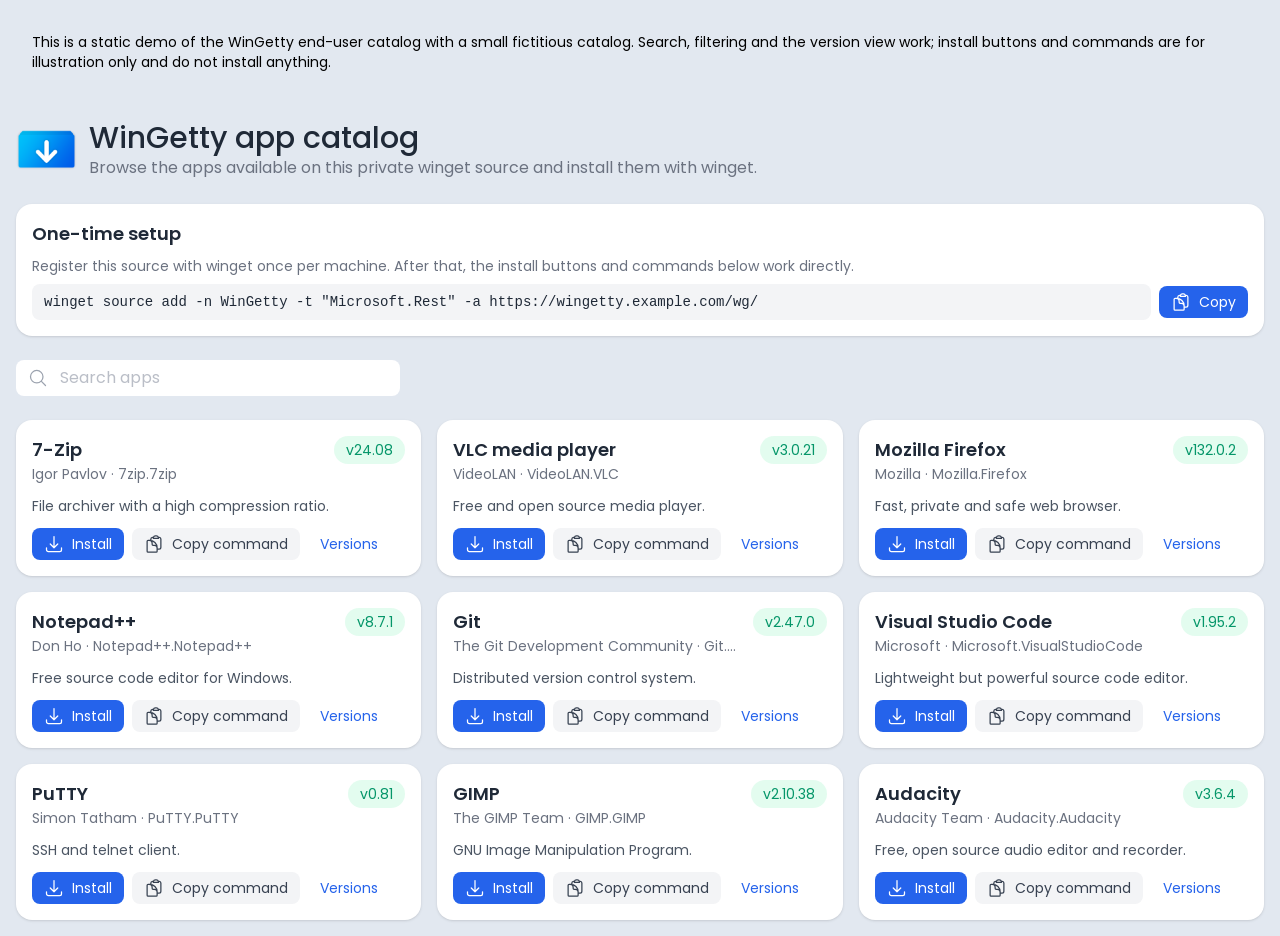
==== docs/demo/index.html @ c78f504b "Add GitHub Pages site: landing page, video, interactive catalog demo" ====
<!DOCTYPE html>
<html lang="en">
<head>
    <meta charset="UTF-8">
    <meta name="viewport" content="width=device-width, initial-scale=1.0">
    <title>WinGetty catalog - demo</title>
    <link rel="icon" type="image/png" href="../img/logo.png">
    <link rel="stylesheet" href="css/expand.min.css">
    <link rel="stylesheet" href="css/style.css">
    <style>
        @font-face {
            font-family: 'Poppins';
            src: url('fonts/poppins-v20-latin-regular.woff2') format('woff2');
            font-weight: 400;
        }
        @font-face {
            font-family: 'Poppins';
            src: url('fonts/poppins-v20-latin-500.woff2') format('woff2');
            font-weight: 500;
        }
        @font-face {
            font-family: 'Poppins';
            src: url('fonts/poppins-v20-latin-600.woff2') format('woff2');
            font-weight: 600;
        }
    </style>
    <script defer src="js/alpine.min.js"></script>
</head>

<body class="min-h-screen h-full font-poppins flex flex-col bg-slate-200 dark:bg-zinc-800">
<main class="h-full w-full p-4 flex flex-col max-w-screen-xl mx-auto" x-data="catalogData">

    <div class="flex flex-col gap-y-6">

        <div class="bg-blue-100/80 dark:bg-blue-900/40 text-blue-900 dark:text-blue-100 rounded-2xl p-4 text-sm">
            This is a static demo of the WinGetty end-user catalog with a small fictitious catalog. Search, filtering
            and the version view work; install buttons and commands are for illustration only and do not install
            anything.
        </div>

        <!-- Header -->
        <div class="flex items-center gap-x-3 mt-2">
            <img width="61" height="40" src="../img/logo.png" alt="WinGetty" class="h-10 w-auto">
            <div>
                <h1 class="text-3xl font-medium text-gray-800 dark:text-gray-200">WinGetty app catalog</h1>
                <p class="text-gray-500 dark:text-gray-400">Browse the apps available on this private winget source and
                    install them with winget.</p>
            </div>
        </div>

        <!-- One-time source setup -->
        <div class="bg-white dark:bg-neutral-900 rounded-2xl shadow p-4 flex flex-col gap-y-2">
            <h2 class="text-lg font-semibold text-gray-800 dark:text-gray-200">One-time setup</h2>
            <p class="text-sm text-gray-500 dark:text-gray-400">Register this source with winget once per machine.
                After that, the install buttons and commands below work directly.</p>
            <div class="flex flex-col sm:flex-row sm:items-center gap-2">
                <code
                    class="flex-1 text-sm bg-gray-100 dark:bg-neutral-950 text-gray-800 dark:text-gray-200 rounded-lg px-3 py-2 overflow-x-auto whitespace-nowrap"
                    x-text="sourceAddCommand"></code>
                <button type="button" @click="copy(sourceAddCommand, 'Setup command copied')"
                    class="flex items-center justify-center px-3 py-1.5 text-sm text-white transition-colors duration-300 bg-blue-600 rounded-lg shrink-0 gap-x-2 hover:bg-blue-500">
                    <svg class="h-5" xmlns="http://www.w3.org/2000/svg" fill="none" viewBox="0 0 24 24"
                        stroke-width="1.5" stroke="currentColor">
                        <path stroke-linecap="round" stroke-linejoin="round"
                            d="M8.25 7.5V6.108c0-1.135.845-2.098 1.976-2.192.373-.03.748-.057 1.123-.08M15.75 18H18a2.25 2.25 0 002.25-2.25V6.108c0-1.135-.845-2.098-1.976-2.192a48.424 48.424 0 00-1.123-.08M15.75 18.75v-1.875a3.375 3.375 0 00-3.375-3.375h-1.5a1.125 1.125 0 01-1.125-1.125v-1.5A3.375 3.375 0 006.375 7.5H5.25m11.9-3.664A2.251 2.251 0 0015 2.25h-1.5a2.251 2.251 0 00-2.15 1.586m5.8 0c.065.21.1.433.1.664v.75h-6V4.5c0-.231.035-.454.1-.664M6.75 7.5H4.875c-.621 0-1.125.504-1.125 1.125v12c0 .621.504 1.125 1.125 1.125h9.75c.621 0 1.125-.504 1.125-1.125V16.5a9 9 0 00-9-9z" />
                    </svg>
                    <span>Copy</span>
                </button>
            </div>
        </div>

        <!-- Search -->
        <div class="relative flex items-center">
            <span class="absolute">
                <svg xmlns="http://www.w3.org/2000/svg" fill="none" viewBox="0 0 24 24" stroke-width="1.5"
                    stroke="currentColor" class="w-5 h-5 mx-3 text-gray-400">
                    <path stroke-linecap="round" stroke-linejoin="round"
                        d="M21 21l-5.197-5.197m0 0A7.5 7.5 0 105.196 5.196a7.5 7.5 0 0010.607 10.607z" />
                </svg>
            </span>
            <input type="text" placeholder="Search apps" x-model="search" @input.debounce.400ms="fetchPackages()"
                class="block w-full py-1.5 pr-5 text-gray-700 dark:text-gray-200 bg-white dark:bg-neutral-900 rounded-lg md:w-96 placeholder-gray-400/70 pl-11 rtl:pr-11 rtl:pl-5 focus:border-blue-400 focus:ring-blue-300 focus:outline-none focus:ring focus:ring-opacity-40">
        </div>

        <!-- Package cards -->
        <div class="grid grid-cols-1 sm:grid-cols-2 lg:grid-cols-3 gap-4" x-show="!loading" x-cloak>
            <template x-for="package in packages" :key="package.identifier">
                <div class="bg-white dark:bg-neutral-900 rounded-2xl shadow p-4 flex flex-col gap-y-3">
                    <div class="flex items-start justify-between gap-x-2">
                        <div class="min-w-0">
                            <h3 class="text-lg font-semibold text-gray-800 dark:text-gray-200 truncate"
                                x-text="package.name"></h3>
                            <p class="text-sm text-gray-500 dark:text-gray-400 truncate"
                                x-text="package.publisher + ' · ' + package.identifier"></p>
                        </div>
                        <span
                            class="px-3 py-1 text-sm rounded-full bg-emerald-100/60 dark:bg-emerald-700/60 text-emerald-600 dark:text-emerald-300 shrink-0"
                            x-text="'v' + package.latest_version"></span>
                    </div>
                    <p class="text-sm text-gray-600 dark:text-gray-300" x-text="package.description"></p>
                    <div class="flex items-center gap-2 mt-auto flex-wrap">
                        <button type="button" @click="demoNotice()"
                            class="flex items-center justify-center px-3 py-1.5 text-sm text-white transition-colors duration-300 bg-blue-600 rounded-lg gap-x-2 hover:bg-blue-500">
                            <svg class="h-5" xmlns="http://www.w3.org/2000/svg" fill="none" viewBox="0 0 24 24"
                                stroke-width="1.5" stroke="currentColor">
                                <path stroke-linecap="round" stroke-linejoin="round"
                                    d="M3 16.5v2.25A2.25 2.25 0 005.25 21h13.5A2.25 2.25 0 0021 18.75V16.5M16.5 12L12 16.5m0 0L7.5 12m4.5 4.5V3" />
                            </svg>
                            <span>Install</span>
                        </button>
                        <button type="button" @click="copy(installCommand(package), 'Install command copied')"
                            class="flex items-center justify-center px-3 py-1.5 text-sm text-gray-700 dark:text-gray-200 transition-colors duration-300 bg-gray-100 dark:bg-neutral-800 rounded-lg gap-x-2 hover:bg-gray-200 dark:hover:bg-neutral-700">
                            <svg class="h-5" xmlns="http://www.w3.org/2000/svg" fill="none" viewBox="0 0 24 24"
                                stroke-width="1.5" stroke="currentColor">
                                <path stroke-linecap="round" stroke-linejoin="round"
                                    d="M8.25 7.5V6.108c0-1.135.845-2.098 1.976-2.192.373-.03.748-.057 1.123-.08M15.75 18H18a2.25 2.25 0 002.25-2.25V6.108c0-1.135-.845-2.098-1.976-2.192a48.424 48.424 0 00-1.123-.08M15.75 18.75v-1.875a3.375 3.375 0 00-3.375-3.375h-1.5a1.125 1.125 0 01-1.125-1.125v-1.5A3.375 3.375 0 006.375 7.5H5.25m11.9-3.664A2.251 2.251 0 0015 2.25h-1.5a2.251 2.251 0 00-2.15 1.586m5.8 0c.065.21.1.433.1.664v.75h-6V4.5c0-.231.035-.454.1-.664M6.75 7.5H4.875c-.621 0-1.125.504-1.125 1.125v12c0 .621.504 1.125 1.125 1.125h9.75c.621 0 1.125-.504 1.125-1.125V16.5a9 9 0 00-9-9z" />
                            </svg>
                            <span>Copy command</span>
                        </button>
                        <button type="button" @click="selected = package"
                            class="px-3 py-1.5 text-sm text-blue-600 dark:text-blue-300 hover:underline">
                            Versions
                        </button>
                    </div>
                </div>
            </template>
        </div>

        <div x-show="!loading && packages.length === 0" x-cloak
            class="text-center text-gray-500 dark:text-gray-400 py-10">
            No apps found.
        </div>

        <!-- Versions modal -->
        <div x-cloak x-show="selected !== null" @keydown.escape.window="selected = null"
            class="fixed top-0 left-0 right-0 z-50 w-full p-4 overflow-x-hidden overflow-y-auto md:inset-0 h-full max-h-full dark:bg-neutral-700/40 flex justify-center items-center bg-neutral-900/30">
            <div class="relative w-full max-w-lg" @click.away="selected = null">
                <div class="relative bg-white rounded-2xl shadow dark:bg-neutral-900 p-4 flex flex-col gap-y-3">
                    <div class="flex items-start justify-between">
                        <h3 class="text-xl font-semibold text-gray-900 dark:text-white"
                            x-text="selected ? selected.name : ''"></h3>
                        <button type="button" @click="selected = null"
                            class="text-gray-400 bg-transparent hover:bg-gray-200 hover:text-gray-900 rounded-lg text-sm p-1.5 ml-auto inline-flex items-center dark:hover:bg-gray-600 dark:hover:text-white">
                            <svg aria-hidden="true" class="w-5 h-5" fill="currentColor" viewBox="0 0 20 20"
                                xmlns="http://www.w3.org/2000/svg">
                                <path fill-rule="evenodd"
                                    d="M4.293 4.293a1 1 0 011.414 0L10 8.586l4.293-4.293a1 1 0 111.414 1.414L11.414 10l4.293 4.293a1 1 0 01-1.414 1.414L10 11.414l-4.293-4.293a1 1 0 01-1.414-1.414L10 4.293 5.707 4.293 4.293 4.293z"
                                    clip-rule="evenodd"></path>
                            </svg>
                        </button>
                    </div>
                    <template x-for="version in (selected ? selected.versions : [])" :key="version">
                        <div
                            class="flex flex-col sm:flex-row sm:items-center gap-2 bg-gray-50 dark:bg-neutral-950 rounded-lg px-3 py-2">
                            <span class="text-sm font-medium text-gray-800 dark:text-gray-200 flex-1"
                                x-text="'Version ' + version"></span>
                            <div class="flex gap-2">
                                <button type="button" @click="demoNotice()"
                                    class="px-3 py-1 text-sm text-white bg-blue-600 rounded-lg hover:bg-blue-500 transition-colors duration-300">Install</button>
                                <button type="button"
                                    @click="copy(installCommand(selected, version), 'Install command copied')"
                                    class="px-3 py-1 text-sm text-gray-700 dark:text-gray-200 bg-gray-200 dark:bg-neutral-800 rounded-lg hover:bg-gray-300 dark:hover:bg-neutral-700 transition-colors duration-300">Copy
                                    command</button>
                            </div>
                        </div>
                    </template>
                </div>
            </div>
        </div>

        <!-- Demo notice toast -->
        <div x-cloak x-show="notice" x-transition
            class="fixed bottom-4 right-4 bg-neutral-900 text-white dark:bg-white dark:text-neutral-900 rounded-lg shadow-lg px-4 py-3 text-sm z-50"
            x-text="notice"></div>
    </div>
</main>

<script>
    const DEMO_PACKAGES = [
        { identifier: '7zip.7zip', name: '7-Zip', publisher: 'Igor Pavlov', description: 'File archiver with a high compression ratio.', latest_version: '24.08', versions: ['24.08'], download_count: 182 },
        { identifier: 'VideoLAN.VLC', name: 'VLC media player', publisher: 'VideoLAN', description: 'Free and open source media player.', latest_version: '3.0.21', versions: ['3.0.21'], download_count: 143 },
        { identifier: 'Mozilla.Firefox', name: 'Mozilla Firefox', publisher: 'Mozilla', description: 'Fast, private and safe web browser.', latest_version: '132.0.2', versions: ['132.0.2'], download_count: 121 },
        { identifier: 'Notepad++.Notepad++', name: 'Notepad++', publisher: 'Don Ho', description: 'Free source code editor for Windows.', latest_version: '8.7.1', versions: ['8.7.1'], download_count: 98 },
        { identifier: 'Git.Git', name: 'Git', publisher: 'The Git Development Community', description: 'Distributed version control system.', latest_version: '2.47.0', versions: ['2.47.0'], download_count: 97 },
        { identifier: 'Microsoft.VisualStudioCode', name: 'Visual Studio Code', publisher: 'Microsoft', description: 'Lightweight but powerful source code editor.', latest_version: '1.95.2', versions: ['1.95.2'], download_count: 88 },
        { identifier: 'PuTTY.PuTTY', name: 'PuTTY', publisher: 'Simon Tatham', description: 'SSH and telnet client.', latest_version: '0.81', versions: ['0.81'], download_count: 54 },
        { identifier: 'GIMP.GIMP', name: 'GIMP', publisher: 'The GIMP Team', description: 'GNU Image Manipulation Program.', latest_version: '2.10.38', versions: ['2.10.38'], download_count: 41 },
        { identifier: 'Audacity.Audacity', name: 'Audacity', publisher: 'Audacity Team', description: 'Free, open source audio editor and recorder.', latest_version: '3.6.4', versions: ['3.6.4'], download_count: 33 },
    ];

    document.addEventListener('alpine:init', () => {
        Alpine.data('catalogData', () => ({
            packages: [],
            search: '',
            loading: true,
            selected: null,
            notice: '',
            sourceName: 'WinGetty',
            sourceAddCommand: 'winget source add -n WinGetty -t "Microsoft.Rest" -a https://wingetty.example.com/wg/',
            async init() {
                await this.fetchPackages();
            },
            async fetchPackages() {
                const q = this.search.trim().toLowerCase();
                this.packages = DEMO_PACKAGES.filter(p =>
                    !q || p.name.toLowerCase().includes(q) ||
                    p.identifier.toLowerCase().includes(q) ||
                    p.publisher.toLowerCase().includes(q));
                this.loading = false;
            },
            installCommand(package_, version = null) {
                let cmd = `winget install --exact --id ${package_.identifier} --source ${this.sourceName}`;
                if (version) cmd += ` --version ${version}`;
                return cmd;
            },
            async copy(text, message) {
                try {
                    await navigator.clipboard.writeText(text);
                } catch (e) { /* clipboard may be unavailable in the demo */ }
                this.flash(message);
            },
            demoNotice() {
                this.flash('Demo only - in a real deployment this button installs the app with winget.');
            },
            flash(message) {
                this.notice = message;
                clearTimeout(this._noticeTimer);
                this._noticeTimer = setTimeout(() => { this.notice = ''; }, 3000);
            },
        }))
    });
</script>
</body>
</html>
---- docs/demo/css/expand.min.css ----
.theme-toggle.theme-toggle--reversed .theme-toggle__expand{transform:scale(-1,1)}.theme-toggle{--theme-toggle__expand--duration:500ms}.theme-toggle__expand g circle,.theme-toggle__expand g path{transform-origin:center;transition:transform calc(var(--theme-toggle__expand--duration) * .65) cubic-bezier(0, 0, 0, 1.25) calc(var(--theme-toggle__expand--duration) * .35)}.theme-toggle__expand :first-child path{transition-property:transform,d;transition-duration:calc(var(--theme-toggle__expand--duration) * .6);transition-timing-function:cubic-bezier(0,0,0.5,1)}.theme-toggle input[type=checkbox]:checked~.theme-toggle__expand g circle,.theme-toggle--toggled:not(label).theme-toggle .theme-toggle__expand g circle{transform:scale(1.4);transition-delay:0s}.theme-toggle input[type=checkbox]:checked~.theme-toggle__expand g path,.theme-toggle--toggled:not(label).theme-toggle .theme-toggle__expand g path{transform:scale(.75);transition-delay:0s}.theme-toggle input[type=checkbox]:checked~.theme-toggle__expand :first-child path,.theme-toggle--toggled:not(label).theme-toggle .theme-toggle__expand :first-child path{d:path("M-9 3h25a1 1 0 0017 13v30H0Z");transition-delay:calc(var(--theme-toggle__expand--duration) * 0.4);transition-timing-function:cubic-bezier(0,0,0,1.25)}@supports not (d:path("")){.theme-toggle input[type=checkbox]:checked~.theme-toggle__expand :first-child path,.theme-toggle--toggled:not(label).theme-toggle .theme-toggle__expand :first-child path{transform:translate3d(-9px,14px,0)}}.theme-toggle{border:none;background:0 0;cursor:pointer}.theme-toggle input[type=checkbox]{display:none}.theme-toggle .theme-toggle-sr{position:absolute;width:1px;height:1px;padding:0;margin:-1px;overflow:hidden;clip:rect(0,0,0,0);white-space:nowrap;border-width:0}@media (prefers-reduced-motion:reduce){.theme-toggle:not(.theme-toggle--force-motion) *{transition:none!important}}
---- docs/demo/css/style.css ----
/*
! tailwindcss v3.3.2 | MIT License | https://tailwindcss.com
*/

/*
1. Prevent padding and border from affecting element width. (https://github.com/mozdevs/cssremedy/issues/4)
2. Allow adding a border to an element by just adding a border-width. (https://github.com/tailwindcss/tailwindcss/pull/116)
*/

*,
::before,
::after {
  box-sizing: border-box;
  /* 1 */
  border-width: 0;
  /* 2 */
  border-style: solid;
  /* 2 */
  border-color: #e5e7eb;
  /* 2 */
}

::before,
::after {
  --tw-content: '';
}

/*
1. Use a consistent sensible line-height in all browsers.
2. Prevent adjustments of font size after orientation changes in iOS.
3. Use a more readable tab size.
4. Use the user's configured `sans` font-family by default.
5. Use the user's configured `sans` font-feature-settings by default.
6. Use the user's configured `sans` font-variation-settings by default.
*/

html {
  line-height: 1.5;
  /* 1 */
  -webkit-text-size-adjust: 100%;
  /* 2 */
  -moz-tab-size: 4;
  /* 3 */
  -o-tab-size: 4;
     tab-size: 4;
  /* 3 */
  font-family: ui-sans-serif, system-ui, -apple-system, BlinkMacSystemFont, "Segoe UI", Roboto, "Helvetica Neue", Arial, "Noto Sans", sans-serif, "Apple Color Emoji", "Segoe UI Emoji", "Segoe UI Symbol", "Noto Color Emoji";
  /* 4 */
  font-feature-settings: normal;
  /* 5 */
  font-variation-settings: normal;
  /* 6 */
}

/*
1. Remove the margin in all browsers.
2. Inherit line-height from `html` so users can set them as a class directly on the `html` element.
*/

body {
  margin: 0;
  /* 1 */
  line-height: inherit;
  /* 2 */
}

/*
1. Add the correct height in Firefox.
2. Correct the inheritance of border color in Firefox. (https://bugzilla.mozilla.org/show_bug.cgi?id=190655)
3. Ensure horizontal rules are visible by default.
*/

hr {
  height: 0;
  /* 1 */
  color: inherit;
  /* 2 */
  border-top-width: 1px;
  /* 3 */
}

/*
Add the correct text decoration in Chrome, Edge, and Safari.
*/

abbr:where([title]) {
  -webkit-text-decoration: underline dotted;
          text-decoration: underline dotted;
}

/*
Remove the default font size and weight for headings.
*/

h1,
h2,
h3,
h4,
h5,
h6 {
  font-size: inherit;
  font-weight: inherit;
}

/*
Reset links to optimize for opt-in styling instead of opt-out.
*/

a {
  color: inherit;
  text-decoration: inherit;
}

/*
Add the correct font weight in Edge and Safari.
*/

b,
strong {
  font-weight: bolder;
}

/*
1. Use the user's configured `mono` font family by default.
2. Correct the odd `em` font sizing in all browsers.
*/

code,
kbd,
samp,
pre {
  font-family: ui-monospace, SFMono-Regular, Menlo, Monaco, Consolas, "Liberation Mono", "Courier New", monospace;
  /* 1 */
  font-size: 1em;
  /* 2 */
}

/*
Add the correct font size in all browsers.
*/

small {
  font-size: 80%;
}

/*
Prevent `sub` and `sup` elements from affecting the line height in all browsers.
*/

sub,
sup {
  font-size: 75%;
  line-height: 0;
  position: relative;
  vertical-align: baseline;
}

sub {
  bottom: -0.25em;
}

sup {
  top: -0.5em;
}

/*
1. Remove text indentation from table contents in Chrome and Safari. (https://bugs.chromium.org/p/chromium/issues/detail?id=999088, https://bugs.webkit.org/show_bug.cgi?id=201297)
2. Correct table border color inheritance in all Chrome and Safari. (https://bugs.chromium.org/p/chromium/issues/detail?id=935729, https://bugs.webkit.org/show_bug.cgi?id=195016)
3. Remove gaps between table borders by default.
*/

table {
  text-indent: 0;
  /* 1 */
  border-color: inherit;
  /* 2 */
  border-collapse: collapse;
  /* 3 */
}

/*
1. Change the font styles in all browsers.
2. Remove the margin in Firefox and Safari.
3. Remove default padding in all browsers.
*/

button,
input,
optgroup,
select,
textarea {
  font-family: inherit;
  /* 1 */
  font-size: 100%;
  /* 1 */
  font-weight: inherit;
  /* 1 */
  line-height: inherit;
  /* 1 */
  color: inherit;
  /* 1 */
  margin: 0;
  /* 2 */
  padding: 0;
  /* 3 */
}

/*
Remove the inheritance of text transform in Edge and Firefox.
*/

button,
select {
  text-transform: none;
}

/*
1. Correct the inability to style clickable types in iOS and Safari.
2. Remove default button styles.
*/

button,
[type='button'],
[type='reset'],
[type='submit'] {
  -webkit-appearance: button;
  /* 1 */
  background-color: transparent;
  /* 2 */
  background-image: none;
  /* 2 */
}

/*
Use the modern Firefox focus style for all focusable elements.
*/

:-moz-focusring {
  outline: auto;
}

/*
Remove the additional `:invalid` styles in Firefox. (https://github.com/mozilla/gecko-dev/blob/2f9eacd9d3d995c937b4251a5557d95d494c9be1/layout/style/res/forms.css#L728-L737)
*/

:-moz-ui-invalid {
  box-shadow: none;
}

/*
Add the correct vertical alignment in Chrome and Firefox.
*/

progress {
  vertical-align: baseline;
}

/*
Correct the cursor style of increment and decrement buttons in Safari.
*/

::-webkit-inner-spin-button,
::-webkit-outer-spin-button {
  height: auto;
}

/*
1. Correct the odd appearance in Chrome and Safari.
2. Correct the outline style in Safari.
*/

[type='search'] {
  -webkit-appearance: textfield;
  /* 1 */
  outline-offset: -2px;
  /* 2 */
}

/*
Remove the inner padding in Chrome and Safari on macOS.
*/

::-webkit-search-decoration {
  -webkit-appearance: none;
}

/*
1. Correct the inability to style clickable types in iOS and Safari.
2. Change font properties to `inherit` in Safari.
*/

::-webkit-file-upload-button {
  -webkit-appearance: button;
  /* 1 */
  font: inherit;
  /* 2 */
}

/*
Add the correct display in Chrome and Safari.
*/

summary {
  display: list-item;
}

/*
Removes the default spacing and border for appropriate elements.
*/

blockquote,
dl,
dd,
h1,
h2,
h3,
h4,
h5,
h6,
hr,
figure,
p,
pre {
  margin: 0;
}

fieldset {
  margin: 0;
  padding: 0;
}

legend {
  padding: 0;
}

ol,
ul,
menu {
  list-style: none;
  margin: 0;
  padding: 0;
}

/*
Prevent resizing textareas horizontally by default.
*/

textarea {
  resize: vertical;
}

/*
1. Reset the default placeholder opacity in Firefox. (https://github.com/tailwindlabs/tailwindcss/issues/3300)
2. Set the default placeholder color to the user's configured gray 400 color.
*/

input::-moz-placeholder, textarea::-moz-placeholder {
  opacity: 1;
  /* 1 */
  color: #9ca3af;
  /* 2 */
}

input::placeholder,
textarea::placeholder {
  opacity: 1;
  /* 1 */
  color: #9ca3af;
  /* 2 */
}

/*
Set the default cursor for buttons.
*/

button,
[role="button"] {
  cursor: pointer;
}

/*
Make sure disabled buttons don't get the pointer cursor.
*/

:disabled {
  cursor: default;
}

/*
1. Make replaced elements `display: block` by default. (https://github.com/mozdevs/cssremedy/issues/14)
2. Add `vertical-align: middle` to align replaced elements more sensibly by default. (https://github.com/jensimmons/cssremedy/issues/14#issuecomment-634934210)
   This can trigger a poorly considered lint error in some tools but is included by design.
*/

img,
svg,
video,
canvas,
audio,
iframe,
embed,
object {
  display: block;
  /* 1 */
  vertical-align: middle;
  /* 2 */
}

/*
Constrain images and videos to the parent width and preserve their intrinsic aspect ratio. (https://github.com/mozdevs/cssremedy/issues/14)
*/

img,
video {
  max-width: 100%;
  height: auto;
}

/* Make elements with the HTML hidden attribute stay hidden by default */

[hidden] {
  display: none;
}

* {
  scrollbar-color: initial;
  scrollbar-width: initial;
}

*, ::before, ::after {
  --tw-border-spacing-x: 0;
  --tw-border-spacing-y: 0;
  --tw-translate-x: 0;
  --tw-translate-y: 0;
  --tw-rotate: 0;
  --tw-skew-x: 0;
  --tw-skew-y: 0;
  --tw-scale-x: 1;
  --tw-scale-y: 1;
  --tw-pan-x:  ;
  --tw-pan-y:  ;
  --tw-pinch-zoom:  ;
  --tw-scroll-snap-strictness: proximity;
  --tw-gradient-from-position:  ;
  --tw-gradient-via-position:  ;
  --tw-gradient-to-position:  ;
  --tw-ordinal:  ;
  --tw-slashed-zero:  ;
  --tw-numeric-figure:  ;
  --tw-numeric-spacing:  ;
  --tw-numeric-fraction:  ;
  --tw-ring-inset:  ;
  --tw-ring-offset-width: 0px;
  --tw-ring-offset-color: #fff;
  --tw-ring-color: rgb(59 130 246 / 0.5);
  --tw-ring-offset-shadow: 0 0 #0000;
  --tw-ring-shadow: 0 0 #0000;
  --tw-shadow: 0 0 #0000;
  --tw-shadow-colored: 0 0 #0000;
  --tw-blur:  ;
  --tw-brightness:  ;
  --tw-contrast:  ;
  --tw-grayscale:  ;
  --tw-hue-rotate:  ;
  --tw-invert:  ;
  --tw-saturate:  ;
  --tw-sepia:  ;
  --tw-drop-shadow:  ;
  --tw-backdrop-blur:  ;
  --tw-backdrop-brightness:  ;
  --tw-backdrop-contrast:  ;
  --tw-backdrop-grayscale:  ;
  --tw-backdrop-hue-rotate:  ;
  --tw-backdrop-invert:  ;
  --tw-backdrop-opacity:  ;
  --tw-backdrop-saturate:  ;
  --tw-backdrop-sepia:  ;
}

::backdrop {
  --tw-border-spacing-x: 0;
  --tw-border-spacing-y: 0;
  --tw-translate-x: 0;
  --tw-translate-y: 0;
  --tw-rotate: 0;
  --tw-skew-x: 0;
  --tw-skew-y: 0;
  --tw-scale-x: 1;
  --tw-scale-y: 1;
  --tw-pan-x:  ;
  --tw-pan-y:  ;
  --tw-pinch-zoom:  ;
  --tw-scroll-snap-strictness: proximity;
  --tw-gradient-from-position:  ;
  --tw-gradient-via-position:  ;
  --tw-gradient-to-position:  ;
  --tw-ordinal:  ;
  --tw-slashed-zero:  ;
  --tw-numeric-figure:  ;
  --tw-numeric-spacing:  ;
  --tw-numeric-fraction:  ;
  --tw-ring-inset:  ;
  --tw-ring-offset-width: 0px;
  --tw-ring-offset-color: #fff;
  --tw-ring-color: rgb(59 130 246 / 0.5);
  --tw-ring-offset-shadow: 0 0 #0000;
  --tw-ring-shadow: 0 0 #0000;
  --tw-shadow: 0 0 #0000;
  --tw-shadow-colored: 0 0 #0000;
  --tw-blur:  ;
  --tw-brightness:  ;
  --tw-contrast:  ;
  --tw-grayscale:  ;
  --tw-hue-rotate:  ;
  --tw-invert:  ;
  --tw-saturate:  ;
  --tw-sepia:  ;
  --tw-drop-shadow:  ;
  --tw-backdrop-blur:  ;
  --tw-backdrop-brightness:  ;
  --tw-backdrop-contrast:  ;
  --tw-backdrop-grayscale:  ;
  --tw-backdrop-hue-rotate:  ;
  --tw-backdrop-invert:  ;
  --tw-backdrop-opacity:  ;
  --tw-backdrop-saturate:  ;
  --tw-backdrop-sepia:  ;
}

.sr-only {
  position: absolute;
  width: 1px;
  height: 1px;
  padding: 0;
  margin: -1px;
  overflow: hidden;
  clip: rect(0, 0, 0, 0);
  white-space: nowrap;
  border-width: 0;
}

.pointer-events-none {
  pointer-events: none;
}

.visible {
  visibility: visible;
}

.static {
  position: static;
}

.fixed {
  position: fixed;
}

.absolute {
  position: absolute;
}

.relative {
  position: relative;
}

.sticky {
  position: sticky;
}

.inset-0 {
  inset: 0px;
}

.left-0 {
  left: 0px;
}

.left-1\/2 {
  left: 50%;
}

.right-0 {
  right: 0px;
}

.top-0 {
  top: 0px;
}

.top-1\/2 {
  top: 50%;
}

.z-10 {
  z-index: 10;
}

.z-40 {
  z-index: 40;
}

.z-50 {
  z-index: 50;
}

.col-start-2 {
  grid-column-start: 2;
}

.mx-1 {
  margin-left: 0.25rem;
  margin-right: 0.25rem;
}

.mx-3 {
  margin-left: 0.75rem;
  margin-right: 0.75rem;
}

.mx-auto {
  margin-left: auto;
  margin-right: auto;
}

.mb-0 {
  margin-bottom: 0px;
}

.mb-0\.5 {
  margin-bottom: 0.125rem;
}

.mb-1 {
  margin-bottom: 0.25rem;
}

.ml-1 {
  margin-left: 0.25rem;
}

.ml-2 {
  margin-left: 0.5rem;
}

.ml-3 {
  margin-left: 0.75rem;
}

.ml-auto {
  margin-left: auto;
}

.mr-1 {
  margin-right: 0.25rem;
}

.mr-2 {
  margin-right: 0.5rem;
}

.mr-3 {
  margin-right: 0.75rem;
}

.mr-4 {
  margin-right: 1rem;
}

.mr-6 {
  margin-right: 1.5rem;
}

.mt-1 {
  margin-top: 0.25rem;
}

.mt-2 {
  margin-top: 0.5rem;
}

.mt-3 {
  margin-top: 0.75rem;
}

.mt-4 {
  margin-top: 1rem;
}

.mt-5 {
  margin-top: 1.25rem;
}

.mt-6 {
  margin-top: 1.5rem;
}

.mt-auto {
  margin-top: auto;
}

.block {
  display: block;
}

.inline-block {
  display: inline-block;
}

.inline {
  display: inline;
}

.flex {
  display: flex;
}

.inline-flex {
  display: inline-flex;
}

.table {
  display: table;
}

.grid {
  display: grid;
}

.hidden {
  display: none;
}

.h-10 {
  height: 2.5rem;
}

.h-16 {
  height: 4rem;
}

.h-4 {
  height: 1rem;
}

.h-5 {
  height: 1.25rem;
}

.h-6 {
  height: 1.5rem;
}

.h-96 {
  height: 24rem;
}

.h-auto {
  height: auto;
}

.h-full {
  height: 100%;
}

.h-min {
  height: -moz-min-content;
  height: min-content;
}

.h-screen {
  height: 100vh;
}

.max-h-48 {
  max-height: 12rem;
}

.max-h-60 {
  max-height: 15rem;
}

.max-h-96 {
  max-height: 24rem;
}

.max-h-full {
  max-height: 100%;
}

.min-h-screen {
  min-height: 100vh;
}

.w-1\/2 {
  width: 50%;
}

.w-11 {
  width: 2.75rem;
}

.w-4 {
  width: 1rem;
}

.w-5 {
  width: 1.25rem;
}

.w-6 {
  width: 1.5rem;
}

.w-auto {
  width: auto;
}

.w-full {
  width: 100%;
}

.w-min {
  width: -moz-min-content;
  width: min-content;
}

.w-screen {
  width: 100vw;
}

.min-w-0 {
  min-width: 0px;
}

.min-w-\[5\%\] {
  min-width: 5%;
}

.min-w-full {
  min-width: 100%;
}

.max-w-2xl {
  max-width: 42rem;
}

.max-w-3xl {
  max-width: 48rem;
}

.max-w-lg {
  max-width: 32rem;
}

.max-w-screen-sm {
  max-width: 640px;
}

.max-w-screen-xl {
  max-width: 1280px;
}

.max-w-sm {
  max-width: 24rem;
}

.max-w-xl {
  max-width: 36rem;
}

.flex-1 {
  flex: 1 1 0%;
}

.flex-shrink-0 {
  flex-shrink: 0;
}

.shrink-0 {
  flex-shrink: 0;
}

.flex-grow {
  flex-grow: 1;
}

.grow {
  flex-grow: 1;
}

.origin-top-left {
  transform-origin: top left;
}

.-translate-x-1\/2 {
  --tw-translate-x: -50%;
  transform: translate(var(--tw-translate-x), var(--tw-translate-y)) rotate(var(--tw-rotate)) skewX(var(--tw-skew-x)) skewY(var(--tw-skew-y)) scaleX(var(--tw-scale-x)) scaleY(var(--tw-scale-y));
}

.-translate-y-1\/2 {
  --tw-translate-y: -50%;
  transform: translate(var(--tw-translate-x), var(--tw-translate-y)) rotate(var(--tw-rotate)) skewX(var(--tw-skew-x)) skewY(var(--tw-skew-y)) scaleX(var(--tw-scale-x)) scaleY(var(--tw-scale-y));
}

.-translate-y-2 {
  --tw-translate-y: -0.5rem;
  transform: translate(var(--tw-translate-x), var(--tw-translate-y)) rotate(var(--tw-rotate)) skewX(var(--tw-skew-x)) skewY(var(--tw-skew-y)) scaleX(var(--tw-scale-x)) scaleY(var(--tw-scale-y));
}

.translate-x-0 {
  --tw-translate-x: 0px;
  transform: translate(var(--tw-translate-x), var(--tw-translate-y)) rotate(var(--tw-rotate)) skewX(var(--tw-skew-x)) skewY(var(--tw-skew-y)) scaleX(var(--tw-scale-x)) scaleY(var(--tw-scale-y));
}

.-rotate-90 {
  --tw-rotate: -90deg;
  transform: translate(var(--tw-translate-x), var(--tw-translate-y)) rotate(var(--tw-rotate)) skewX(var(--tw-skew-x)) skewY(var(--tw-skew-y)) scaleX(var(--tw-scale-x)) scaleY(var(--tw-scale-y));
}

.rotate-0 {
  --tw-rotate: 0deg;
  transform: translate(var(--tw-translate-x), var(--tw-translate-y)) rotate(var(--tw-rotate)) skewX(var(--tw-skew-x)) skewY(var(--tw-skew-y)) scaleX(var(--tw-scale-x)) scaleY(var(--tw-scale-y));
}

.rotate-180 {
  --tw-rotate: 180deg;
  transform: translate(var(--tw-translate-x), var(--tw-translate-y)) rotate(var(--tw-rotate)) skewX(var(--tw-skew-x)) skewY(var(--tw-skew-y)) scaleX(var(--tw-scale-x)) scaleY(var(--tw-scale-y));
}

.scale-100 {
  --tw-scale-x: 1;
  --tw-scale-y: 1;
  transform: translate(var(--tw-translate-x), var(--tw-translate-y)) rotate(var(--tw-rotate)) skewX(var(--tw-skew-x)) skewY(var(--tw-skew-y)) scaleX(var(--tw-scale-x)) scaleY(var(--tw-scale-y));
}

.scale-90 {
  --tw-scale-x: .9;
  --tw-scale-y: .9;
  transform: translate(var(--tw-translate-x), var(--tw-translate-y)) rotate(var(--tw-rotate)) skewX(var(--tw-skew-x)) skewY(var(--tw-skew-y)) scaleX(var(--tw-scale-x)) scaleY(var(--tw-scale-y));
}

.scale-95 {
  --tw-scale-x: .95;
  --tw-scale-y: .95;
  transform: translate(var(--tw-translate-x), var(--tw-translate-y)) rotate(var(--tw-rotate)) skewX(var(--tw-skew-x)) skewY(var(--tw-skew-y)) scaleX(var(--tw-scale-x)) scaleY(var(--tw-scale-y));
}

.transform {
  transform: translate(var(--tw-translate-x), var(--tw-translate-y)) rotate(var(--tw-rotate)) skewX(var(--tw-skew-x)) skewY(var(--tw-skew-y)) scaleX(var(--tw-scale-x)) scaleY(var(--tw-scale-y));
}

.cursor-not-allowed {
  cursor: not-allowed;
}

.cursor-pointer {
  cursor: pointer;
}

.select-none {
  -webkit-user-select: none;
     -moz-user-select: none;
          user-select: none;
}

.grid-cols-1 {
  grid-template-columns: repeat(1, minmax(0, 1fr));
}

.grid-cols-2 {
  grid-template-columns: repeat(2, minmax(0, 1fr));
}

.grid-rows-2 {
  grid-template-rows: repeat(2, minmax(0, 1fr));
}

.flex-row {
  flex-direction: row;
}

.flex-col {
  flex-direction: column;
}

.flex-wrap {
  flex-wrap: wrap;
}

.items-start {
  align-items: flex-start;
}

.items-end {
  align-items: flex-end;
}

.items-center {
  align-items: center;
}

.justify-start {
  justify-content: flex-start;
}

.justify-end {
  justify-content: flex-end;
}

.justify-center {
  justify-content: center;
}

.justify-between {
  justify-content: space-between;
}

.gap-2 {
  gap: 0.5rem;
}

.gap-4 {
  gap: 1rem;
}

.gap-x-1 {
  -moz-column-gap: 0.25rem;
       column-gap: 0.25rem;
}

.gap-x-2 {
  -moz-column-gap: 0.5rem;
       column-gap: 0.5rem;
}

.gap-x-3 {
  -moz-column-gap: 0.75rem;
       column-gap: 0.75rem;
}

.gap-x-4 {
  -moz-column-gap: 1rem;
       column-gap: 1rem;
}

.gap-y-1 {
  row-gap: 0.25rem;
}

.gap-y-12 {
  row-gap: 3rem;
}

.gap-y-2 {
  row-gap: 0.5rem;
}

.gap-y-3 {
  row-gap: 0.75rem;
}

.gap-y-6 {
  row-gap: 1.5rem;
}

.space-x-2 > :not([hidden]) ~ :not([hidden]) {
  --tw-space-x-reverse: 0;
  margin-right: calc(0.5rem * var(--tw-space-x-reverse));
  margin-left: calc(0.5rem * calc(1 - var(--tw-space-x-reverse)));
}

.space-x-4 > :not([hidden]) ~ :not([hidden]) {
  --tw-space-x-reverse: 0;
  margin-right: calc(1rem * var(--tw-space-x-reverse));
  margin-left: calc(1rem * calc(1 - var(--tw-space-x-reverse)));
}

.space-y-0 > :not([hidden]) ~ :not([hidden]) {
  --tw-space-y-reverse: 0;
  margin-top: calc(0px * calc(1 - var(--tw-space-y-reverse)));
  margin-bottom: calc(0px * var(--tw-space-y-reverse));
}

.space-y-1 > :not([hidden]) ~ :not([hidden]) {
  --tw-space-y-reverse: 0;
  margin-top: calc(0.25rem * calc(1 - var(--tw-space-y-reverse)));
  margin-bottom: calc(0.25rem * var(--tw-space-y-reverse));
}

.space-y-2 > :not([hidden]) ~ :not([hidden]) {
  --tw-space-y-reverse: 0;
  margin-top: calc(0.5rem * calc(1 - var(--tw-space-y-reverse)));
  margin-bottom: calc(0.5rem * var(--tw-space-y-reverse));
}

.space-y-4 > :not([hidden]) ~ :not([hidden]) {
  --tw-space-y-reverse: 0;
  margin-top: calc(1rem * calc(1 - var(--tw-space-y-reverse)));
  margin-bottom: calc(1rem * var(--tw-space-y-reverse));
}

.space-y-6 > :not([hidden]) ~ :not([hidden]) {
  --tw-space-y-reverse: 0;
  margin-top: calc(1.5rem * calc(1 - var(--tw-space-y-reverse)));
  margin-bottom: calc(1.5rem * var(--tw-space-y-reverse));
}

.divide-x > :not([hidden]) ~ :not([hidden]) {
  --tw-divide-x-reverse: 0;
  border-right-width: calc(1px * var(--tw-divide-x-reverse));
  border-left-width: calc(1px * calc(1 - var(--tw-divide-x-reverse)));
}

.divide-y > :not([hidden]) ~ :not([hidden]) {
  --tw-divide-y-reverse: 0;
  border-top-width: calc(1px * calc(1 - var(--tw-divide-y-reverse)));
  border-bottom-width: calc(1px * var(--tw-divide-y-reverse));
}

.divide-gray-200 > :not([hidden]) ~ :not([hidden]) {
  --tw-divide-opacity: 1;
  border-color: rgb(229 231 235 / var(--tw-divide-opacity));
}

.divide-gray-300 > :not([hidden]) ~ :not([hidden]) {
  --tw-divide-opacity: 1;
  border-color: rgb(209 213 219 / var(--tw-divide-opacity));
}

.divide-neutral-200 > :not([hidden]) ~ :not([hidden]) {
  --tw-divide-opacity: 1;
  border-color: rgb(229 229 229 / var(--tw-divide-opacity));
}

.self-start {
  align-self: flex-start;
}

.self-end {
  align-self: flex-end;
}

.self-center {
  align-self: center;
}

.justify-self-center {
  justify-self: center;
}

.overflow-x-auto {
  overflow-x: auto;
}

.overflow-y-auto {
  overflow-y: auto;
}

.overflow-x-hidden {
  overflow-x: hidden;
}

.overflow-y-hidden {
  overflow-y: hidden;
}

.truncate {
  overflow: hidden;
  text-overflow: ellipsis;
  white-space: nowrap;
}

.whitespace-nowrap {
  white-space: nowrap;
}

.rounded {
  border-radius: 0.25rem;
}

.rounded-2xl {
  border-radius: 1rem;
}

.rounded-full {
  border-radius: 9999px;
}

.rounded-lg {
  border-radius: 0.5rem;
}

.rounded-md {
  border-radius: 0.375rem;
}

.rounded-xl {
  border-radius: 0.75rem;
}

.rounded-b-md {
  border-bottom-right-radius: 0.375rem;
  border-bottom-left-radius: 0.375rem;
}

.rounded-l-md {
  border-top-left-radius: 0.375rem;
  border-bottom-left-radius: 0.375rem;
}

.rounded-r-md {
  border-top-right-radius: 0.375rem;
  border-bottom-right-radius: 0.375rem;
}

.rounded-t {
  border-top-left-radius: 0.25rem;
  border-top-right-radius: 0.25rem;
}

.rounded-t-md {
  border-top-left-radius: 0.375rem;
  border-top-right-radius: 0.375rem;
}

.border {
  border-width: 1px;
}

.border-2 {
  border-width: 2px;
}

.border-b {
  border-bottom-width: 1px;
}

.border-none {
  border-style: none;
}

.border-blue-500 {
  --tw-border-opacity: 1;
  border-color: rgb(59 130 246 / var(--tw-border-opacity));
}

.border-gray-200 {
  --tw-border-opacity: 1;
  border-color: rgb(229 231 235 / var(--tw-border-opacity));
}

.border-gray-300 {
  --tw-border-opacity: 1;
  border-color: rgb(209 213 219 / var(--tw-border-opacity));
}

.border-green-500 {
  --tw-border-opacity: 1;
  border-color: rgb(34 197 94 / var(--tw-border-opacity));
}

.border-orange-500 {
  --tw-border-opacity: 1;
  border-color: rgb(249 115 22 / var(--tw-border-opacity));
}

.border-red-500 {
  --tw-border-opacity: 1;
  border-color: rgb(239 68 68 / var(--tw-border-opacity));
}

.bg-blue-200 {
  --tw-bg-opacity: 1;
  background-color: rgb(191 219 254 / var(--tw-bg-opacity));
}

.bg-blue-200\/60 {
  background-color: rgb(191 219 254 / 0.6);
}

.bg-blue-600 {
  --tw-bg-opacity: 1;
  background-color: rgb(37 99 235 / var(--tw-bg-opacity));
}

.bg-blue-700 {
  --tw-bg-opacity: 1;
  background-color: rgb(29 78 216 / var(--tw-bg-opacity));
}

.bg-blue-800 {
  --tw-bg-opacity: 1;
  background-color: rgb(30 64 175 / var(--tw-bg-opacity));
}

.bg-emerald-100\/60 {
  background-color: rgb(209 250 229 / 0.6);
}

.bg-gray-100 {
  --tw-bg-opacity: 1;
  background-color: rgb(243 244 246 / var(--tw-bg-opacity));
}

.bg-gray-200 {
  --tw-bg-opacity: 1;
  background-color: rgb(229 231 235 / var(--tw-bg-opacity));
}

.bg-gray-300 {
  --tw-bg-opacity: 1;
  background-color: rgb(209 213 219 / var(--tw-bg-opacity));
}

.bg-gray-400 {
  --tw-bg-opacity: 1;
  background-color: rgb(156 163 175 / var(--tw-bg-opacity));
}

.bg-gray-50 {
  --tw-bg-opacity: 1;
  background-color: rgb(249 250 251 / var(--tw-bg-opacity));
}

.bg-green-200 {
  --tw-bg-opacity: 1;
  background-color: rgb(187 247 208 / var(--tw-bg-opacity));
}

.bg-red-100\/60 {
  background-color: rgb(254 226 226 / 0.6);
}

.bg-red-200 {
  --tw-bg-opacity: 1;
  background-color: rgb(254 202 202 / var(--tw-bg-opacity));
}

.bg-red-500\/90 {
  background-color: rgb(239 68 68 / 0.9);
}

.bg-slate-200 {
  --tw-bg-opacity: 1;
  background-color: rgb(226 232 240 / var(--tw-bg-opacity));
}

.bg-transparent {
  background-color: transparent;
}

.bg-white {
  --tw-bg-opacity: 1;
  background-color: rgb(255 255 255 / var(--tw-bg-opacity));
}

.bg-white\/70 {
  background-color: rgb(255 255 255 / 0.7);
}

.bg-yellow-200 {
  --tw-bg-opacity: 1;
  background-color: rgb(254 240 138 / var(--tw-bg-opacity));
}

.bg-gradient-to-br {
  background-image: linear-gradient(to bottom right, var(--tw-gradient-stops));
}

.from-\[\#31ffee\] {
  --tw-gradient-from: #31ffee var(--tw-gradient-from-position);
  --tw-gradient-to: rgb(49 255 238 / 0) var(--tw-gradient-to-position);
  --tw-gradient-stops: var(--tw-gradient-from), var(--tw-gradient-to);
}

.to-\[\#2660ff\] {
  --tw-gradient-to: #2660ff var(--tw-gradient-to-position);
}

.bg-clip-text {
  -webkit-background-clip: text;
          background-clip: text;
}

.fill-current {
  fill: currentColor;
}

.stroke-2 {
  stroke-width: 2;
}

.p-0 {
  padding: 0px;
}

.p-1 {
  padding: 0.25rem;
}

.p-1\.5 {
  padding: 0.375rem;
}

.p-2 {
  padding: 0.5rem;
}

.p-2\.5 {
  padding: 0.625rem;
}

.p-3 {
  padding: 0.75rem;
}

.p-4 {
  padding: 1rem;
}

.p-8 {
  padding: 2rem;
}

.px-1 {
  padding-left: 0.25rem;
  padding-right: 0.25rem;
}

.px-2 {
  padding-left: 0.5rem;
  padding-right: 0.5rem;
}

.px-3 {
  padding-left: 0.75rem;
  padding-right: 0.75rem;
}

.px-4 {
  padding-left: 1rem;
  padding-right: 1rem;
}

.px-5 {
  padding-left: 1.25rem;
  padding-right: 1.25rem;
}

.py-1 {
  padding-top: 0.25rem;
  padding-bottom: 0.25rem;
}

.py-1\.5 {
  padding-top: 0.375rem;
  padding-bottom: 0.375rem;
}

.py-10 {
  padding-top: 2.5rem;
  padding-bottom: 2.5rem;
}

.py-2 {
  padding-top: 0.5rem;
  padding-bottom: 0.5rem;
}

.py-3 {
  padding-top: 0.75rem;
  padding-bottom: 0.75rem;
}

.py-3\.5 {
  padding-top: 0.875rem;
  padding-bottom: 0.875rem;
}

.py-4 {
  padding-top: 1rem;
  padding-bottom: 1rem;
}

.pb-2 {
  padding-bottom: 0.5rem;
}

.pb-2\.5 {
  padding-bottom: 0.625rem;
}

.pb-4 {
  padding-bottom: 1rem;
}

.pl-11 {
  padding-left: 2.75rem;
}

.pl-2 {
  padding-left: 0.5rem;
}

.pl-3 {
  padding-left: 0.75rem;
}

.pr-1 {
  padding-right: 0.25rem;
}

.pr-5 {
  padding-right: 1.25rem;
}

.text-left {
  text-align: left;
}

.text-center {
  text-align: center;
}

.align-middle {
  vertical-align: middle;
}

.font-mono {
  font-family: ui-monospace, SFMono-Regular, Menlo, Monaco, Consolas, "Liberation Mono", "Courier New", monospace;
}

.font-poppins {
  font-family: Poppins, sans-serif;
}

.text-2xl {
  font-size: 1.5rem;
  line-height: 2rem;
}

.text-3xl {
  font-size: 1.875rem;
  line-height: 2.25rem;
}

.text-7xl {
  font-size: 4.5rem;
  line-height: 1;
}

.text-base {
  font-size: 1rem;
  line-height: 1.5rem;
}

.text-lg {
  font-size: 1.125rem;
  line-height: 1.75rem;
}

.text-sm {
  font-size: 0.875rem;
  line-height: 1.25rem;
}

.text-xl {
  font-size: 1.25rem;
  line-height: 1.75rem;
}

.text-xs {
  font-size: 0.75rem;
  line-height: 1rem;
}

.font-bold {
  font-weight: 700;
}

.font-medium {
  font-weight: 500;
}

.font-normal {
  font-weight: 400;
}

.font-semibold {
  font-weight: 600;
}

.capitalize {
  text-transform: capitalize;
}

.italic {
  font-style: italic;
}

.leading-5 {
  line-height: 1.25rem;
}

.tracking-tight {
  letter-spacing: -0.025em;
}

.tracking-wide {
  letter-spacing: 0.025em;
}

.text-black {
  --tw-text-opacity: 1;
  color: rgb(0 0 0 / var(--tw-text-opacity));
}

.text-blue-300 {
  --tw-text-opacity: 1;
  color: rgb(147 197 253 / var(--tw-text-opacity));
}

.text-blue-600 {
  --tw-text-opacity: 1;
  color: rgb(37 99 235 / var(--tw-text-opacity));
}

.text-emerald-500 {
  --tw-text-opacity: 1;
  color: rgb(16 185 129 / var(--tw-text-opacity));
}

.text-emerald-600 {
  --tw-text-opacity: 1;
  color: rgb(5 150 105 / var(--tw-text-opacity));
}

.text-gray-300 {
  --tw-text-opacity: 1;
  color: rgb(209 213 219 / var(--tw-text-opacity));
}

.text-gray-400 {
  --tw-text-opacity: 1;
  color: rgb(156 163 175 / var(--tw-text-opacity));
}

.text-gray-500 {
  --tw-text-opacity: 1;
  color: rgb(107 114 128 / var(--tw-text-opacity));
}

.text-gray-600 {
  --tw-text-opacity: 1;
  color: rgb(75 85 99 / var(--tw-text-opacity));
}

.text-gray-700 {
  --tw-text-opacity: 1;
  color: rgb(55 65 81 / var(--tw-text-opacity));
}

.text-gray-800 {
  --tw-text-opacity: 1;
  color: rgb(31 41 55 / var(--tw-text-opacity));
}

.text-gray-900 {
  --tw-text-opacity: 1;
  color: rgb(17 24 39 / var(--tw-text-opacity));
}

.text-green-300 {
  --tw-text-opacity: 1;
  color: rgb(134 239 172 / var(--tw-text-opacity));
}

.text-green-600 {
  --tw-text-opacity: 1;
  color: rgb(22 163 74 / var(--tw-text-opacity));
}

.text-green-700 {
  --tw-text-opacity: 1;
  color: rgb(21 128 61 / var(--tw-text-opacity));
}

.text-neutral-700 {
  --tw-text-opacity: 1;
  color: rgb(64 64 64 / var(--tw-text-opacity));
}

.text-neutral-900 {
  --tw-text-opacity: 1;
  color: rgb(23 23 23 / var(--tw-text-opacity));
}

.text-red-300 {
  --tw-text-opacity: 1;
  color: rgb(252 165 165 / var(--tw-text-opacity));
}

.text-red-500 {
  --tw-text-opacity: 1;
  color: rgb(239 68 68 / var(--tw-text-opacity));
}

.text-red-600 {
  --tw-text-opacity: 1;
  color: rgb(220 38 38 / var(--tw-text-opacity));
}

.text-red-700 {
  --tw-text-opacity: 1;
  color: rgb(185 28 28 / var(--tw-text-opacity));
}

.text-transparent {
  color: transparent;
}

.text-white {
  --tw-text-opacity: 1;
  color: rgb(255 255 255 / var(--tw-text-opacity));
}

.text-yellow-300 {
  --tw-text-opacity: 1;
  color: rgb(253 224 71 / var(--tw-text-opacity));
}

.text-yellow-600 {
  --tw-text-opacity: 1;
  color: rgb(202 138 4 / var(--tw-text-opacity));
}

.placeholder-gray-400::-moz-placeholder {
  --tw-placeholder-opacity: 1;
  color: rgb(156 163 175 / var(--tw-placeholder-opacity));
}

.placeholder-gray-400::placeholder {
  --tw-placeholder-opacity: 1;
  color: rgb(156 163 175 / var(--tw-placeholder-opacity));
}

.placeholder-gray-400\/70::-moz-placeholder {
  color: rgb(156 163 175 / 0.7);
}

.placeholder-gray-400\/70::placeholder {
  color: rgb(156 163 175 / 0.7);
}

.opacity-0 {
  opacity: 0;
}

.opacity-100 {
  opacity: 1;
}

.shadow {
  --tw-shadow: 0 1px 3px 0 rgb(0 0 0 / 0.1), 0 1px 2px -1px rgb(0 0 0 / 0.1);
  --tw-shadow-colored: 0 1px 3px 0 var(--tw-shadow-color), 0 1px 2px -1px var(--tw-shadow-color);
  box-shadow: var(--tw-ring-offset-shadow, 0 0 #0000), var(--tw-ring-shadow, 0 0 #0000), var(--tw-shadow);
}

.shadow-lg {
  --tw-shadow: 0 10px 15px -3px rgb(0 0 0 / 0.1), 0 4px 6px -4px rgb(0 0 0 / 0.1);
  --tw-shadow-colored: 0 10px 15px -3px var(--tw-shadow-color), 0 4px 6px -4px var(--tw-shadow-color);
  box-shadow: var(--tw-ring-offset-shadow, 0 0 #0000), var(--tw-ring-shadow, 0 0 #0000), var(--tw-shadow);
}

.outline-none {
  outline: 2px solid transparent;
  outline-offset: 2px;
}

.ring-0 {
  --tw-ring-offset-shadow: var(--tw-ring-inset) 0 0 0 var(--tw-ring-offset-width) var(--tw-ring-offset-color);
  --tw-ring-shadow: var(--tw-ring-inset) 0 0 0 calc(0px + var(--tw-ring-offset-width)) var(--tw-ring-color);
  box-shadow: var(--tw-ring-offset-shadow), var(--tw-ring-shadow), var(--tw-shadow, 0 0 #0000);
}

.ring-1 {
  --tw-ring-offset-shadow: var(--tw-ring-inset) 0 0 0 var(--tw-ring-offset-width) var(--tw-ring-offset-color);
  --tw-ring-shadow: var(--tw-ring-inset) 0 0 0 calc(1px + var(--tw-ring-offset-width)) var(--tw-ring-color);
  box-shadow: var(--tw-ring-offset-shadow), var(--tw-ring-shadow), var(--tw-shadow, 0 0 #0000);
}

.ring-black {
  --tw-ring-opacity: 1;
  --tw-ring-color: rgb(0 0 0 / var(--tw-ring-opacity));
}

.ring-opacity-5 {
  --tw-ring-opacity: 0.05;
}

.drop-shadow-md {
  --tw-drop-shadow: drop-shadow(0 4px 3px rgb(0 0 0 / 0.07)) drop-shadow(0 2px 2px rgb(0 0 0 / 0.06));
  filter: var(--tw-blur) var(--tw-brightness) var(--tw-contrast) var(--tw-grayscale) var(--tw-hue-rotate) var(--tw-invert) var(--tw-saturate) var(--tw-sepia) var(--tw-drop-shadow);
}

.filter {
  filter: var(--tw-blur) var(--tw-brightness) var(--tw-contrast) var(--tw-grayscale) var(--tw-hue-rotate) var(--tw-invert) var(--tw-saturate) var(--tw-sepia) var(--tw-drop-shadow);
}

.transition {
  transition-property: color, background-color, border-color, text-decoration-color, fill, stroke, opacity, box-shadow, transform, filter, -webkit-backdrop-filter;
  transition-property: color, background-color, border-color, text-decoration-color, fill, stroke, opacity, box-shadow, transform, filter, backdrop-filter;
  transition-property: color, background-color, border-color, text-decoration-color, fill, stroke, opacity, box-shadow, transform, filter, backdrop-filter, -webkit-backdrop-filter;
  transition-timing-function: cubic-bezier(0.4, 0, 0.2, 1);
  transition-duration: 150ms;
}

.transition-\[font-weight\] {
  transition-property: font-weight;
  transition-timing-function: cubic-bezier(0.4, 0, 0.2, 1);
  transition-duration: 150ms;
}

.transition-colors {
  transition-property: color, background-color, border-color, text-decoration-color, fill, stroke;
  transition-timing-function: cubic-bezier(0.4, 0, 0.2, 1);
  transition-duration: 150ms;
}

.transition-transform {
  transition-property: transform;
  transition-timing-function: cubic-bezier(0.4, 0, 0.2, 1);
  transition-duration: 150ms;
}

.duration-100 {
  transition-duration: 100ms;
}

.duration-1000 {
  transition-duration: 1000ms;
}

.duration-150 {
  transition-duration: 150ms;
}

.duration-200 {
  transition-duration: 200ms;
}

.duration-300 {
  transition-duration: 300ms;
}

.duration-500 {
  transition-duration: 500ms;
}

.duration-75 {
  transition-duration: 75ms;
}

.ease-in {
  transition-timing-function: cubic-bezier(0.4, 0, 1, 1);
}

.ease-in-out {
  transition-timing-function: cubic-bezier(0.4, 0, 0.2, 1);
}

.ease-out {
  transition-timing-function: cubic-bezier(0, 0, 0.2, 1);
}

.scrollbar {
  scrollbar-color: var(--scrollbar-thumb, initial) var(--scrollbar-track, initial);
}

.scrollbar::-webkit-scrollbar-track {
  background-color: var(--scrollbar-track);
  border-radius: var(--scrollbar-track-radius);
}

.scrollbar::-webkit-scrollbar-track:hover {
  background-color: var(--scrollbar-track-hover, var(--scrollbar-track));
}

.scrollbar::-webkit-scrollbar-track:active {
  background-color: var(--scrollbar-track-active, var(--scrollbar-track-hover, var(--scrollbar-track)));
}

.scrollbar::-webkit-scrollbar-thumb {
  background-color: var(--scrollbar-thumb);
  border-radius: var(--scrollbar-thumb-radius);
}

.scrollbar::-webkit-scrollbar-thumb:hover {
  background-color: var(--scrollbar-thumb-hover, var(--scrollbar-thumb));
}

.scrollbar::-webkit-scrollbar-thumb:active {
  background-color: var(--scrollbar-thumb-active, var(--scrollbar-thumb-hover, var(--scrollbar-thumb)));
}

.scrollbar::-webkit-scrollbar-corner {
  background-color: var(--scrollbar-corner);
  border-radius: var(--scrollbar-corner-radius);
}

.scrollbar::-webkit-scrollbar-corner:hover {
  background-color: var(--scrollbar-corner-hover, var(--scrollbar-corner));
}

.scrollbar::-webkit-scrollbar-corner:active {
  background-color: var(--scrollbar-corner-active, var(--scrollbar-corner-hover, var(--scrollbar-corner)));
}

.scrollbar {
  scrollbar-width: auto;
}

.scrollbar::-webkit-scrollbar {
  display: block;
  width: var(--scrollbar-width, 16px);
  height: var(--scrollbar-height, 16px);
}

.scrollbar-none {
  scrollbar-width: none;
}

.scrollbar-none::-webkit-scrollbar {
  display: none;
}

.scrollbar-track-transparent {
  --scrollbar-track: transparent !important;
}

.scrollbar-thumb-neutral-600 {
  --scrollbar-thumb: #525252 !important;
}

.scrollbar-thumb-rounded-full {
  --scrollbar-thumb-radius: 9999px;
}

.scrollbar-corner-rounded-full {
  --scrollbar-corner-radius: 9999px;
}

.scrollbar-w-2 {
  --scrollbar-width: 0.5rem;
}

[x-cloak] {
  display: none !important;
}

.htmx-swapping {
  opacity: 0;
  height: 0;
  transition: opacity 1s ease-out;
}

.after\:absolute::after {
  content: var(--tw-content);
  position: absolute;
}

.after\:start-\[2px\]::after {
  content: var(--tw-content);
  inset-inline-start: 2px;
}

.after\:top-\[2px\]::after {
  content: var(--tw-content);
  top: 2px;
}

.after\:h-5::after {
  content: var(--tw-content);
  height: 1.25rem;
}

.after\:w-5::after {
  content: var(--tw-content);
  width: 1.25rem;
}

.after\:rounded-full::after {
  content: var(--tw-content);
  border-radius: 9999px;
}

.after\:border::after {
  content: var(--tw-content);
  border-width: 1px;
}

.after\:border-gray-300::after {
  content: var(--tw-content);
  --tw-border-opacity: 1;
  border-color: rgb(209 213 219 / var(--tw-border-opacity));
}

.after\:bg-white::after {
  content: var(--tw-content);
  --tw-bg-opacity: 1;
  background-color: rgb(255 255 255 / var(--tw-bg-opacity));
}

.after\:transition-all::after {
  content: var(--tw-content);
  transition-property: all;
  transition-timing-function: cubic-bezier(0.4, 0, 0.2, 1);
  transition-duration: 150ms;
}

.after\:content-\[\'\'\]::after {
  --tw-content: '';
  content: var(--tw-content);
}

.focus-within\:ring-2:focus-within {
  --tw-ring-offset-shadow: var(--tw-ring-inset) 0 0 0 var(--tw-ring-offset-width) var(--tw-ring-offset-color);
  --tw-ring-shadow: var(--tw-ring-inset) 0 0 0 calc(2px + var(--tw-ring-offset-width)) var(--tw-ring-color);
  box-shadow: var(--tw-ring-offset-shadow), var(--tw-ring-shadow), var(--tw-shadow, 0 0 #0000);
}

.focus-within\:ring-blue-500:focus-within {
  --tw-ring-opacity: 1;
  --tw-ring-color: rgb(59 130 246 / var(--tw-ring-opacity));
}

.group:hover .group-hover\:stroke-blue-500 {
  stroke: #3b82f6;
}

.group:hover .group-hover\:stroke-red-500 {
  stroke: #ef4444;
}

.peer:checked ~ .peer-checked\:bg-blue-600 {
  --tw-bg-opacity: 1;
  background-color: rgb(37 99 235 / var(--tw-bg-opacity));
}

.peer:checked ~ .peer-checked\:after\:translate-x-full::after {
  content: var(--tw-content);
  --tw-translate-x: 100%;
  transform: translate(var(--tw-translate-x), var(--tw-translate-y)) rotate(var(--tw-rotate)) skewX(var(--tw-skew-x)) skewY(var(--tw-skew-y)) scaleX(var(--tw-scale-x)) scaleY(var(--tw-scale-y));
}

.peer:checked ~ .peer-checked\:after\:border-white::after {
  content: var(--tw-content);
  --tw-border-opacity: 1;
  border-color: rgb(255 255 255 / var(--tw-border-opacity));
}

.peer:focus ~ .peer-focus\:outline-none {
  outline: 2px solid transparent;
  outline-offset: 2px;
}

.peer:focus ~ .peer-focus\:ring-4 {
  --tw-ring-offset-shadow: var(--tw-ring-inset) 0 0 0 var(--tw-ring-offset-width) var(--tw-ring-offset-color);
  --tw-ring-shadow: var(--tw-ring-inset) 0 0 0 calc(4px + var(--tw-ring-offset-width)) var(--tw-ring-color);
  box-shadow: var(--tw-ring-offset-shadow), var(--tw-ring-shadow), var(--tw-shadow, 0 0 #0000);
}

.peer:focus ~ .peer-focus\:ring-blue-300 {
  --tw-ring-opacity: 1;
  --tw-ring-color: rgb(147 197 253 / var(--tw-ring-opacity));
}

.hover\:bg-blue-500:hover {
  --tw-bg-opacity: 1;
  background-color: rgb(59 130 246 / var(--tw-bg-opacity));
}

.hover\:bg-blue-800:hover {
  --tw-bg-opacity: 1;
  background-color: rgb(30 64 175 / var(--tw-bg-opacity));
}

.hover\:bg-gray-100:hover {
  --tw-bg-opacity: 1;
  background-color: rgb(243 244 246 / var(--tw-bg-opacity));
}

.hover\:bg-gray-200:hover {
  --tw-bg-opacity: 1;
  background-color: rgb(229 231 235 / var(--tw-bg-opacity));
}

.hover\:bg-gray-300:hover {
  --tw-bg-opacity: 1;
  background-color: rgb(209 213 219 / var(--tw-bg-opacity));
}

.hover\:bg-red-100:hover {
  --tw-bg-opacity: 1;
  background-color: rgb(254 226 226 / var(--tw-bg-opacity));
}

.hover\:font-bold:hover {
  font-weight: 700;
}

.hover\:text-blue-500:hover {
  --tw-text-opacity: 1;
  color: rgb(59 130 246 / var(--tw-text-opacity));
}

.hover\:text-blue-600:hover {
  --tw-text-opacity: 1;
  color: rgb(37 99 235 / var(--tw-text-opacity));
}

.hover\:text-gray-900:hover {
  --tw-text-opacity: 1;
  color: rgb(17 24 39 / var(--tw-text-opacity));
}

.hover\:text-neutral-600:hover {
  --tw-text-opacity: 1;
  color: rgb(82 82 82 / var(--tw-text-opacity));
}

.hover\:text-red-500:hover {
  --tw-text-opacity: 1;
  color: rgb(239 68 68 / var(--tw-text-opacity));
}

.hover\:underline:hover {
  text-decoration-line: underline;
}

.focus\:border-none:focus {
  border-style: none;
}

.focus\:border-blue-400:focus {
  --tw-border-opacity: 1;
  border-color: rgb(96 165 250 / var(--tw-border-opacity));
}

.focus\:border-blue-500:focus {
  --tw-border-opacity: 1;
  border-color: rgb(59 130 246 / var(--tw-border-opacity));
}

.focus\:bg-blue-500:focus {
  --tw-bg-opacity: 1;
  background-color: rgb(59 130 246 / var(--tw-bg-opacity));
}

.focus\:bg-blue-800:focus {
  --tw-bg-opacity: 1;
  background-color: rgb(30 64 175 / var(--tw-bg-opacity));
}

.focus\:underline:focus {
  text-decoration-line: underline;
}

.focus\:outline-none:focus {
  outline: 2px solid transparent;
  outline-offset: 2px;
}

.focus\:outline:focus {
  outline-style: solid;
}

.focus\:ring:focus {
  --tw-ring-offset-shadow: var(--tw-ring-inset) 0 0 0 var(--tw-ring-offset-width) var(--tw-ring-offset-color);
  --tw-ring-shadow: var(--tw-ring-inset) 0 0 0 calc(3px + var(--tw-ring-offset-width)) var(--tw-ring-color);
  box-shadow: var(--tw-ring-offset-shadow), var(--tw-ring-shadow), var(--tw-shadow, 0 0 #0000);
}

.focus\:ring-blue-300:focus {
  --tw-ring-opacity: 1;
  --tw-ring-color: rgb(147 197 253 / var(--tw-ring-opacity));
}

.focus\:ring-blue-500:focus {
  --tw-ring-opacity: 1;
  --tw-ring-color: rgb(59 130 246 / var(--tw-ring-opacity));
}

.focus\:ring-opacity-40:focus {
  --tw-ring-opacity: 0.4;
}

.focus\:ring-opacity-50:focus {
  --tw-ring-opacity: 0.5;
}

:is([dir="rtl"] .rtl\:-scale-x-100) {
  --tw-scale-x: -1;
  transform: translate(var(--tw-translate-x), var(--tw-translate-y)) rotate(var(--tw-rotate)) skewX(var(--tw-skew-x)) skewY(var(--tw-skew-y)) scaleX(var(--tw-scale-x)) scaleY(var(--tw-scale-y));
}

:is([dir="rtl"] .rtl\:pl-5) {
  padding-left: 1.25rem;
}

:is([dir="rtl"] .rtl\:pr-11) {
  padding-right: 2.75rem;
}

:is([dir="rtl"] .rtl\:text-right) {
  text-align: right;
}

:is([dir="rtl"] .peer:checked ~ .rtl\:peer-checked\:after\:-translate-x-full)::after {
  content: var(--tw-content);
  --tw-translate-x: -100%;
  transform: translate(var(--tw-translate-x), var(--tw-translate-y)) rotate(var(--tw-rotate)) skewX(var(--tw-skew-x)) skewY(var(--tw-skew-y)) scaleX(var(--tw-scale-x)) scaleY(var(--tw-scale-y));
}

:is(.dark .dark\:divide-gray-200\/25) > :not([hidden]) ~ :not([hidden]) {
  border-color: rgb(229 231 235 / 0.25);
}

:is(.dark .dark\:divide-neutral-500) > :not([hidden]) ~ :not([hidden]) {
  --tw-divide-opacity: 1;
  border-color: rgb(115 115 115 / var(--tw-divide-opacity));
}

:is(.dark .dark\:divide-neutral-700) > :not([hidden]) ~ :not([hidden]) {
  --tw-divide-opacity: 1;
  border-color: rgb(64 64 64 / var(--tw-divide-opacity));
}

:is(.dark .dark\:border-gray-200\/25) {
  border-color: rgb(229 231 235 / 0.25);
}

:is(.dark .dark\:border-gray-50\/30) {
  border-color: rgb(249 250 251 / 0.3);
}

:is(.dark .dark\:border-gray-600) {
  --tw-border-opacity: 1;
  border-color: rgb(75 85 99 / var(--tw-border-opacity));
}

:is(.dark .dark\:bg-blue-600\/60) {
  background-color: rgb(37 99 235 / 0.6);
}

:is(.dark .dark\:bg-emerald-700\/60) {
  background-color: rgb(4 120 87 / 0.6);
}

:is(.dark .dark\:bg-gray-600\/60) {
  background-color: rgb(75 85 99 / 0.6);
}

:is(.dark .dark\:bg-gray-700) {
  --tw-bg-opacity: 1;
  background-color: rgb(55 65 81 / var(--tw-bg-opacity));
}

:is(.dark .dark\:bg-green-600\/60) {
  background-color: rgb(22 163 74 / 0.6);
}

:is(.dark .dark\:bg-neutral-700) {
  --tw-bg-opacity: 1;
  background-color: rgb(64 64 64 / var(--tw-bg-opacity));
}

:is(.dark .dark\:bg-neutral-700\/40) {
  background-color: rgb(64 64 64 / 0.4);
}

:is(.dark .dark\:bg-neutral-800) {
  --tw-bg-opacity: 1;
  background-color: rgb(38 38 38 / var(--tw-bg-opacity));
}

:is(.dark .dark\:bg-neutral-900) {
  --tw-bg-opacity: 1;
  background-color: rgb(23 23 23 / var(--tw-bg-opacity));
}

:is(.dark .dark\:bg-neutral-950) {
  --tw-bg-opacity: 1;
  background-color: rgb(10 10 10 / var(--tw-bg-opacity));
}

:is(.dark .dark\:bg-red-600\/60) {
  background-color: rgb(220 38 38 / 0.6);
}

:is(.dark .dark\:bg-red-700\/60) {
  background-color: rgb(185 28 28 / 0.6);
}

:is(.dark .dark\:bg-yellow-600\/60) {
  background-color: rgb(202 138 4 / 0.6);
}

:is(.dark .dark\:bg-zinc-800) {
  --tw-bg-opacity: 1;
  background-color: rgb(39 39 42 / var(--tw-bg-opacity));
}

:is(.dark .dark\:bg-zinc-900) {
  --tw-bg-opacity: 1;
  background-color: rgb(24 24 27 / var(--tw-bg-opacity));
}

:is(.dark .dark\:text-blue-300) {
  --tw-text-opacity: 1;
  color: rgb(147 197 253 / var(--tw-text-opacity));
}

:is(.dark .dark\:text-blue-400) {
  --tw-text-opacity: 1;
  color: rgb(96 165 250 / var(--tw-text-opacity));
}

:is(.dark .dark\:text-emerald-300) {
  --tw-text-opacity: 1;
  color: rgb(110 231 183 / var(--tw-text-opacity));
}

:is(.dark .dark\:text-gray-200) {
  --tw-text-opacity: 1;
  color: rgb(229 231 235 / var(--tw-text-opacity));
}

:is(.dark .dark\:text-gray-300) {
  --tw-text-opacity: 1;
  color: rgb(209 213 219 / var(--tw-text-opacity));
}

:is(.dark .dark\:text-gray-300\/70) {
  color: rgb(209 213 219 / 0.7);
}

:is(.dark .dark\:text-gray-400) {
  --tw-text-opacity: 1;
  color: rgb(156 163 175 / var(--tw-text-opacity));
}

:is(.dark .dark\:text-green-300) {
  --tw-text-opacity: 1;
  color: rgb(134 239 172 / var(--tw-text-opacity));
}

:is(.dark .dark\:text-neutral-100) {
  --tw-text-opacity: 1;
  color: rgb(245 245 245 / var(--tw-text-opacity));
}

:is(.dark .dark\:text-neutral-200) {
  --tw-text-opacity: 1;
  color: rgb(229 229 229 / var(--tw-text-opacity));
}

:is(.dark .dark\:text-neutral-400) {
  --tw-text-opacity: 1;
  color: rgb(163 163 163 / var(--tw-text-opacity));
}

:is(.dark .dark\:text-red-300) {
  --tw-text-opacity: 1;
  color: rgb(252 165 165 / var(--tw-text-opacity));
}

:is(.dark .dark\:text-red-400) {
  --tw-text-opacity: 1;
  color: rgb(248 113 113 / var(--tw-text-opacity));
}

:is(.dark .dark\:text-white) {
  --tw-text-opacity: 1;
  color: rgb(255 255 255 / var(--tw-text-opacity));
}

:is(.dark .dark\:text-yellow-300) {
  --tw-text-opacity: 1;
  color: rgb(253 224 71 / var(--tw-text-opacity));
}

:is(.dark .dark\:placeholder-gray-400)::-moz-placeholder {
  --tw-placeholder-opacity: 1;
  color: rgb(156 163 175 / var(--tw-placeholder-opacity));
}

:is(.dark .dark\:placeholder-gray-400)::placeholder {
  --tw-placeholder-opacity: 1;
  color: rgb(156 163 175 / var(--tw-placeholder-opacity));
}

:is(.dark .dark\:scrollbar-thumb-gray-300) {
  --scrollbar-thumb: #d1d5db !important;
}

.group:hover :is(.dark .group-hover\:dark\:stroke-gray-200) {
  stroke: #e5e7eb;
}

:is(.dark .peer:focus ~ .dark\:peer-focus\:ring-blue-800) {
  --tw-ring-opacity: 1;
  --tw-ring-color: rgb(30 64 175 / var(--tw-ring-opacity));
}

:is(.dark .dark\:hover\:bg-gray-600:hover) {
  --tw-bg-opacity: 1;
  background-color: rgb(75 85 99 / var(--tw-bg-opacity));
}

:is(.dark .dark\:hover\:bg-neutral-700:hover) {
  --tw-bg-opacity: 1;
  background-color: rgb(64 64 64 / var(--tw-bg-opacity));
}

:is(.dark .dark\:hover\:bg-neutral-800\/60:hover) {
  background-color: rgb(38 38 38 / 0.6);
}

:is(.dark .dark\:hover\:bg-neutral-900:hover) {
  --tw-bg-opacity: 1;
  background-color: rgb(23 23 23 / var(--tw-bg-opacity));
}

:is(.dark .dark\:hover\:bg-neutral-950\/60:hover) {
  background-color: rgb(10 10 10 / 0.6);
}

:is(.dark .dark\:hover\:text-white:hover) {
  --tw-text-opacity: 1;
  color: rgb(255 255 255 / var(--tw-text-opacity));
}

:is(.dark .dark\:focus\:border-blue-500:focus) {
  --tw-border-opacity: 1;
  border-color: rgb(59 130 246 / var(--tw-border-opacity));
}

:is(.dark .dark\:focus\:ring-blue-500:focus) {
  --tw-ring-opacity: 1;
  --tw-ring-color: rgb(59 130 246 / var(--tw-ring-opacity));
}

@media (min-width: 640px) {
  .sm\:m-4 {
    margin: 1rem;
  }

  .sm\:mt-0 {
    margin-top: 0px;
  }

  .sm\:block {
    display: block;
  }

  .sm\:flex {
    display: flex;
  }

  .sm\:w-1\/2 {
    width: 50%;
  }

  .sm\:w-4\/5 {
    width: 80%;
  }

  .sm\:w-auto {
    width: auto;
  }

  .sm\:translate-x-full {
    --tw-translate-x: 100%;
    transform: translate(var(--tw-translate-x), var(--tw-translate-y)) rotate(var(--tw-rotate)) skewX(var(--tw-skew-x)) skewY(var(--tw-skew-y)) scaleX(var(--tw-scale-x)) scaleY(var(--tw-scale-y));
  }

  .sm\:translate-y-0 {
    --tw-translate-y: 0px;
    transform: translate(var(--tw-translate-x), var(--tw-translate-y)) rotate(var(--tw-rotate)) skewX(var(--tw-skew-x)) skewY(var(--tw-skew-y)) scaleX(var(--tw-scale-x)) scaleY(var(--tw-scale-y));
  }

  .sm\:grid-cols-2 {
    grid-template-columns: repeat(2, minmax(0, 1fr));
  }

  .sm\:flex-row {
    flex-direction: row;
  }

  .sm\:items-center {
    align-items: center;
  }

  .sm\:justify-between {
    justify-content: space-between;
  }
}

@media (min-width: 768px) {
  .md\:inset-0 {
    inset: 0px;
  }

  .md\:col-span-2 {
    grid-column: span 2 / span 2;
  }

  .md\:col-span-4 {
    grid-column: span 4 / span 4;
  }

  .md\:col-start-3 {
    grid-column-start: 3;
  }

  .md\:row-span-1 {
    grid-row: span 1 / span 1;
  }

  .md\:row-span-2 {
    grid-row: span 2 / span 2;
  }

  .md\:row-span-3 {
    grid-row: span 3 / span 3;
  }

  .md\:row-start-4 {
    grid-row-start: 4;
  }

  .md\:mt-0 {
    margin-top: 0px;
  }

  .md\:inline-block {
    display: inline-block;
  }

  .md\:flex {
    display: flex;
  }

  .md\:hidden {
    display: none;
  }

  .md\:h-auto {
    height: auto;
  }

  .md\:w-3\/5 {
    width: 60%;
  }

  .md\:w-80 {
    width: 20rem;
  }

  .md\:w-96 {
    width: 24rem;
  }

  .md\:w-auto {
    width: auto;
  }

  .md\:grid-cols-2 {
    grid-template-columns: repeat(2, minmax(0, 1fr));
  }

  .md\:grid-cols-7 {
    grid-template-columns: repeat(7, minmax(0, 1fr));
  }

  .md\:flex-row {
    flex-direction: row;
  }

  .md\:items-center {
    align-items: center;
  }

  .md\:justify-between {
    justify-content: space-between;
  }
}

@media (min-width: 1024px) {
  .lg\:grid-cols-3 {
    grid-template-columns: repeat(3, minmax(0, 1fr));
  }
}
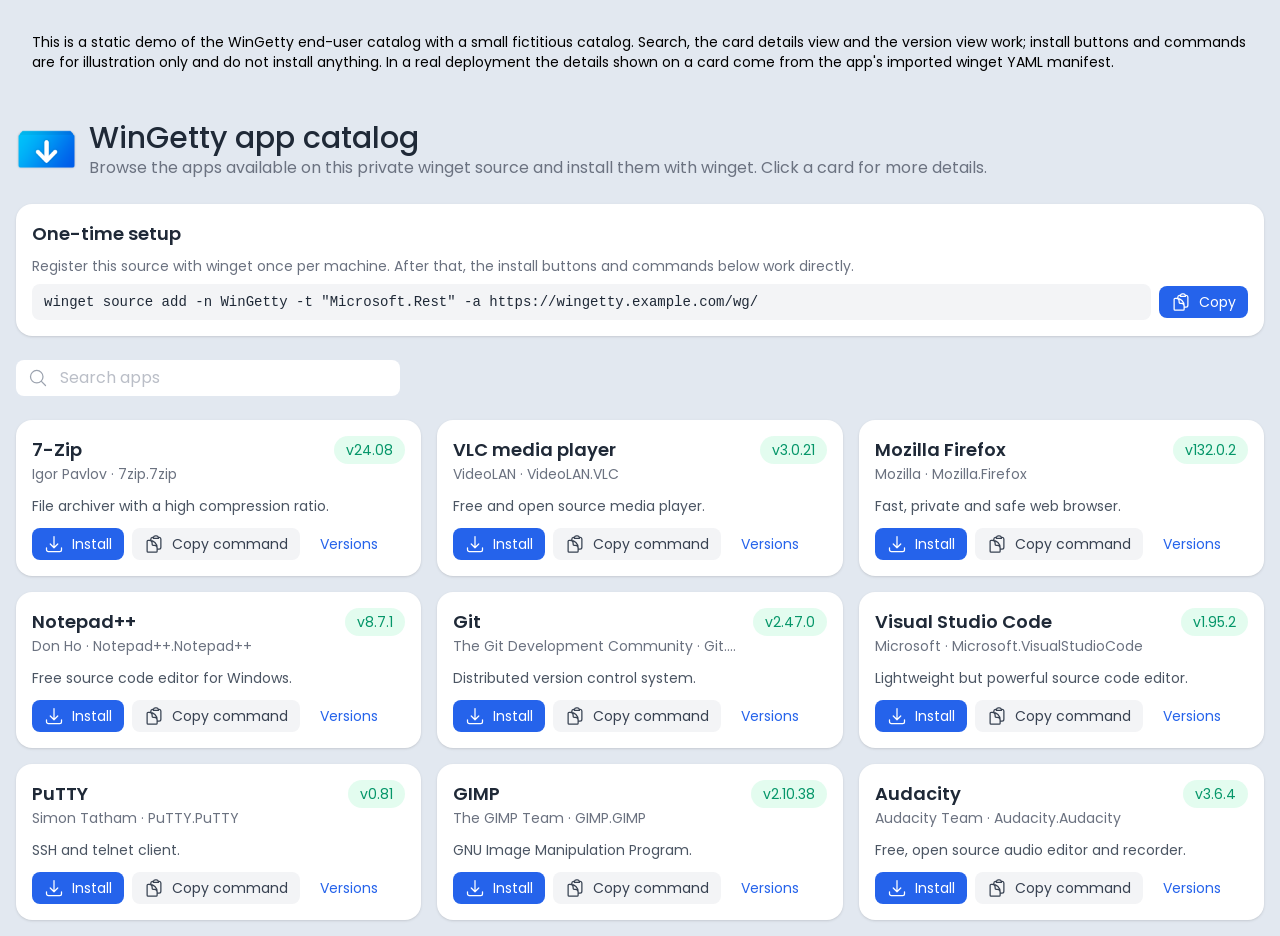
==== commit a991c926: "Clickable catalog cards with details view from imported YAML metadata Every catalog card now opens a" ====
--- a/docs/demo/index.html
+++ b/docs/demo/index.html
@@ -33,9 +33,10 @@
     <div class="flex flex-col gap-y-6">
 
         <div class="bg-blue-100/80 dark:bg-blue-900/40 text-blue-900 dark:text-blue-100 rounded-2xl p-4 text-sm">
-            This is a static demo of the WinGetty end-user catalog with a small fictitious catalog. Search, filtering
-            and the version view work; install buttons and commands are for illustration only and do not install
-            anything.
+            This is a static demo of the WinGetty end-user catalog with a small fictitious catalog. Search, the
+            card details view and the version view work; install buttons and commands are for illustration only and
+            do not install anything. In a real deployment the details shown on a card come from the app's imported
+            winget YAML manifest.
         </div>
 
         <!-- Header -->
@@ -44,7 +45,7 @@
             <div>
                 <h1 class="text-3xl font-medium text-gray-800 dark:text-gray-200">WinGetty app catalog</h1>
                 <p class="text-gray-500 dark:text-gray-400">Browse the apps available on this private winget source and
-                    install them with winget.</p>
+                    install them with winget. Click a card for more details.</p>
             </div>
         </div>
 
@@ -85,7 +86,11 @@
         <!-- Package cards -->
         <div class="grid grid-cols-1 sm:grid-cols-2 lg:grid-cols-3 gap-4" x-show="!loading" x-cloak>
             <template x-for="package in packages" :key="package.identifier">
-                <div class="bg-white dark:bg-neutral-900 rounded-2xl shadow p-4 flex flex-col gap-y-3">
+                <div class="bg-white dark:bg-neutral-900 rounded-2xl shadow p-4 flex flex-col gap-y-3 cursor-pointer transition-shadow hover:shadow-md focus:outline-none focus:ring focus:ring-blue-300 focus:ring-opacity-50"
+                    role="button" tabindex="0" :aria-label="'Show details for ' + package.name"
+                    @click="detailsPkg = package"
+                    @keydown.enter.prevent="detailsPkg = package"
+                    @keydown.space.prevent="detailsPkg = package">
                     <div class="flex items-start justify-between gap-x-2">
                         <div class="min-w-0">
                             <h3 class="text-lg font-semibold text-gray-800 dark:text-gray-200 truncate"
@@ -98,7 +103,7 @@
                             x-text="'v' + package.latest_version"></span>
                     </div>
                     <p class="text-sm text-gray-600 dark:text-gray-300" x-text="package.description"></p>
-                    <div class="flex items-center gap-2 mt-auto flex-wrap">
+                    <div class="flex items-center gap-2 mt-auto flex-wrap" @click.stop>
                         <button type="button" @click="demoNotice()"
                             class="flex items-center justify-center px-3 py-1.5 text-sm text-white transition-colors duration-300 bg-blue-600 rounded-lg gap-x-2 hover:bg-blue-500">
                             <svg class="h-5" xmlns="http://www.w3.org/2000/svg" fill="none" viewBox="0 0 24 24"
@@ -117,7 +122,7 @@
                             </svg>
                             <span>Copy command</span>
                         </button>
-                        <button type="button" @click="selected = package"
+                        <button type="button" @click.stop="selected = package"
                             class="px-3 py-1.5 text-sm text-blue-600 dark:text-blue-300 hover:underline">
                             Versions
                         </button>
@@ -129,6 +134,104 @@
         <div x-show="!loading && packages.length === 0" x-cloak
             class="text-center text-gray-500 dark:text-gray-400 py-10">
             No apps found.
+        </div>
+
+        <!-- Details modal (clicking a card) -->
+        <div x-cloak x-show="detailsPkg !== null" @keydown.escape.window="detailsPkg = null"
+            class="fixed top-0 left-0 right-0 z-50 w-full p-4 overflow-x-hidden overflow-y-auto md:inset-0 h-full max-h-full dark:bg-neutral-700/40 flex justify-center items-center bg-neutral-900/30">
+            <div class="relative w-full max-w-lg" @click.away="detailsPkg = null">
+                <div class="relative bg-white rounded-2xl shadow dark:bg-neutral-900 p-4 flex flex-col gap-y-3 max-h-[85vh] overflow-y-auto"
+                    role="dialog" aria-modal="true" :aria-label="detailsPkg ? 'Details for ' + detailsPkg.name : ''">
+                    <div class="flex items-start justify-between gap-x-2">
+                        <div class="min-w-0">
+                            <h3 class="text-xl font-semibold text-gray-900 dark:text-white"
+                                x-text="detailsPkg ? detailsPkg.name : ''"></h3>
+                            <p class="text-sm text-gray-500 dark:text-gray-400"
+                                x-text="detailsPkg ? detailsPkg.publisher + ' · ' + detailsPkg.identifier + ' · v' + detailsPkg.latest_version : ''">
+                            </p>
+                        </div>
+                        <button type="button" @click="detailsPkg = null" aria-label="Close details"
+                            class="text-gray-400 bg-transparent hover:bg-gray-200 hover:text-gray-900 rounded-lg text-sm p-1.5 ml-auto inline-flex items-center dark:hover:bg-gray-600 dark:hover:text-white shrink-0">
+                            <svg aria-hidden="true" class="w-5 h-5" fill="currentColor" viewBox="0 0 20 20"
+                                xmlns="http://www.w3.org/2000/svg">
+                                <path fill-rule="evenodd"
+                                    d="M4.293 4.293a1 1 0 011.414 0L10 8.586l4.293-4.293a1 1 0 111.414 1.414L11.414 10l4.293 4.293a1 1 0 01-1.414 1.414L10 11.414l-4.293-4.293a1 1 0 01-1.414-1.414L10 4.293 5.707 4.293 4.293 4.293z"
+                                    clip-rule="evenodd"></path>
+                            </svg>
+                        </button>
+                    </div>
+
+                    <p class="text-sm text-gray-600 dark:text-gray-300 whitespace-pre-line"
+                        x-text="detailsPkg ? (detailsPkg.details.description || detailsPkg.description) : ''"></p>
+
+                    <div class="flex flex-wrap gap-2" x-show="detailsPkg && detailsPkg.details.tags">
+                        <template x-for="tag in (detailsPkg && detailsPkg.details.tags ? detailsPkg.details.tags : [])"
+                            :key="tag">
+                            <span
+                                class="px-2 py-0.5 text-xs rounded-full bg-blue-100/70 dark:bg-blue-900/50 text-blue-700 dark:text-blue-200"
+                                x-text="tag"></span>
+                        </template>
+                    </div>
+
+                    <dl class="grid grid-cols-1 sm:grid-cols-2 gap-x-4 gap-y-2"
+                        x-show="detailsPkg && detailsFacts(detailsPkg).length > 0">
+                        <template x-for="fact in (detailsPkg ? detailsFacts(detailsPkg) : [])" :key="fact.label">
+                            <div class="bg-gray-50 dark:bg-neutral-950 rounded-lg px-3 py-2">
+                                <dt class="text-xs uppercase tracking-wide text-gray-400 dark:text-gray-500"
+                                    x-text="fact.label"></dt>
+                                <dd class="text-sm text-gray-800 dark:text-gray-200 break-words"
+                                    x-text="fact.value"></dd>
+                            </div>
+                        </template>
+                    </dl>
+
+                    <div class="flex flex-wrap gap-2" x-show="detailsPkg && detailsLinks(detailsPkg).length > 0">
+                        <template x-for="link in (detailsPkg ? detailsLinks(detailsPkg) : [])" :key="link.label">
+                            <a :href="link.url" target="_blank" rel="noopener noreferrer"
+                                class="px-3 py-1.5 text-sm text-blue-600 dark:text-blue-300 bg-blue-50 dark:bg-blue-900/30 rounded-lg hover:underline"
+                                x-text="link.label"></a>
+                        </template>
+                    </div>
+
+                    <template x-if="detailsPkg && detailsPkg.details.installation_notes">
+                        <details class="text-sm bg-gray-50 dark:bg-neutral-950 rounded-lg px-3 py-2">
+                            <summary class="cursor-pointer text-blue-600 dark:text-blue-300 hover:underline">
+                                Installation notes</summary>
+                            <p class="mt-1 text-gray-600 dark:text-gray-300 whitespace-pre-line"
+                                x-text="detailsPkg ? detailsPkg.details.installation_notes : ''"></p>
+                        </details>
+                    </template>
+
+                    <template x-if="detailsPkg && detailsPkg.details.release_notes">
+                        <details class="text-sm bg-gray-50 dark:bg-neutral-950 rounded-lg px-3 py-2">
+                            <summary class="cursor-pointer text-blue-600 dark:text-blue-300 hover:underline">Release
+                                notes</summary>
+                            <p class="mt-1 text-gray-600 dark:text-gray-300 whitespace-pre-line"
+                                x-text="detailsPkg ? detailsPkg.details.release_notes : ''"></p>
+                        </details>
+                    </template>
+
+                    <p class="text-xs text-gray-400 dark:text-gray-500"
+                        x-text="detailsPkg ? 'Details from the winget manifest of version ' + detailsPkg.latest_version : ''">
+                    </p>
+
+                    <div class="flex items-center gap-2 flex-wrap border-t border-gray-100 dark:border-neutral-800 pt-3">
+                        <button type="button" @click="demoNotice()"
+                            class="flex items-center justify-center px-3 py-1.5 text-sm text-white transition-colors duration-300 bg-blue-600 rounded-lg gap-x-2 hover:bg-blue-500">
+                            <span>Install</span>
+                        </button>
+                        <button type="button"
+                            @click="detailsPkg && copy(installCommand(detailsPkg), 'Install command copied')"
+                            class="px-3 py-1.5 text-sm text-gray-700 dark:text-gray-200 transition-colors duration-300 bg-gray-100 dark:bg-neutral-800 rounded-lg hover:bg-gray-200 dark:hover:bg-neutral-700">
+                            Copy command
+                        </button>
+                        <button type="button" @click="selected = detailsPkg; detailsPkg = null"
+                            class="px-3 py-1.5 text-sm text-blue-600 dark:text-blue-300 hover:underline">
+                            All versions
+                        </button>
+                    </div>
+                </div>
+            </div>
         </div>
 
         <!-- Versions modal -->
@@ -150,18 +253,28 @@
                         </button>
                     </div>
                     <template x-for="version in (selected ? selected.versions : [])" :key="version">
-                        <div
-                            class="flex flex-col sm:flex-row sm:items-center gap-2 bg-gray-50 dark:bg-neutral-950 rounded-lg px-3 py-2">
-                            <span class="text-sm font-medium text-gray-800 dark:text-gray-200 flex-1"
-                                x-text="'Version ' + version"></span>
-                            <div class="flex gap-2">
-                                <button type="button" @click="demoNotice()"
-                                    class="px-3 py-1 text-sm text-white bg-blue-600 rounded-lg hover:bg-blue-500 transition-colors duration-300">Install</button>
-                                <button type="button"
-                                    @click="copy(installCommand(selected, version), 'Install command copied')"
-                                    class="px-3 py-1 text-sm text-gray-700 dark:text-gray-200 bg-gray-200 dark:bg-neutral-800 rounded-lg hover:bg-gray-300 dark:hover:bg-neutral-700 transition-colors duration-300">Copy
-                                    command</button>
+                        <div class="bg-gray-50 dark:bg-neutral-950 rounded-lg px-3 py-2 flex flex-col gap-y-2">
+                            <div class="flex flex-col sm:flex-row sm:items-center gap-2">
+                                <span class="text-sm font-medium text-gray-800 dark:text-gray-200 flex-1"
+                                    x-text="'Version ' + version"></span>
+                                <div class="flex gap-2">
+                                    <button type="button" @click="demoNotice()"
+                                        class="px-3 py-1 text-sm text-white bg-blue-600 rounded-lg hover:bg-blue-500 transition-colors duration-300">Install</button>
+                                    <button type="button"
+                                        @click="copy(installCommand(selected, version), 'Install command copied')"
+                                        class="px-3 py-1 text-sm text-gray-700 dark:text-gray-200 bg-gray-200 dark:bg-neutral-800 rounded-lg hover:bg-gray-300 dark:hover:bg-neutral-700 transition-colors duration-300">Copy
+                                        command</button>
+                                </div>
                             </div>
+                            <template x-if="selected && versionReleaseNotes(selected, version)">
+                                <details class="text-sm">
+                                    <summary
+                                        class="cursor-pointer text-blue-600 dark:text-blue-300 hover:underline">
+                                        Release notes</summary>
+                                    <p class="mt-1 text-gray-600 dark:text-gray-300 whitespace-pre-line"
+                                        x-text="selected ? versionReleaseNotes(selected, version) : ''"></p>
+                                </details>
+                            </template>
                         </div>
                     </template>
                 </div>
@@ -176,16 +289,55 @@
 </main>
 
 <script>
+    // Fictitious sample data in the same shape the real catalog API returns,
+    // including the per-version details imported from winget YAML manifests.
     const DEMO_PACKAGES = [
-        { identifier: '7zip.7zip', name: '7-Zip', publisher: 'Igor Pavlov', description: 'File archiver with a high compression ratio.', latest_version: '24.08', versions: ['24.08'], download_count: 182 },
-        { identifier: 'VideoLAN.VLC', name: 'VLC media player', publisher: 'VideoLAN', description: 'Free and open source media player.', latest_version: '3.0.21', versions: ['3.0.21'], download_count: 143 },
-        { identifier: 'Mozilla.Firefox', name: 'Mozilla Firefox', publisher: 'Mozilla', description: 'Fast, private and safe web browser.', latest_version: '132.0.2', versions: ['132.0.2'], download_count: 121 },
-        { identifier: 'Notepad++.Notepad++', name: 'Notepad++', publisher: 'Don Ho', description: 'Free source code editor for Windows.', latest_version: '8.7.1', versions: ['8.7.1'], download_count: 98 },
-        { identifier: 'Git.Git', name: 'Git', publisher: 'The Git Development Community', description: 'Distributed version control system.', latest_version: '2.47.0', versions: ['2.47.0'], download_count: 97 },
-        { identifier: 'Microsoft.VisualStudioCode', name: 'Visual Studio Code', publisher: 'Microsoft', description: 'Lightweight but powerful source code editor.', latest_version: '1.95.2', versions: ['1.95.2'], download_count: 88 },
-        { identifier: 'PuTTY.PuTTY', name: 'PuTTY', publisher: 'Simon Tatham', description: 'SSH and telnet client.', latest_version: '0.81', versions: ['0.81'], download_count: 54 },
-        { identifier: 'GIMP.GIMP', name: 'GIMP', publisher: 'The GIMP Team', description: 'GNU Image Manipulation Program.', latest_version: '2.10.38', versions: ['2.10.38'], download_count: 41 },
-        { identifier: 'Audacity.Audacity', name: 'Audacity', publisher: 'Audacity Team', description: 'Free, open source audio editor and recorder.', latest_version: '3.6.4', versions: ['3.6.4'], download_count: 33 },
+        {
+            identifier: '7zip.7zip', name: '7-Zip', publisher: 'Igor Pavlov',
+            description: 'File archiver with a high compression ratio.',
+            latest_version: '24.08', versions: ['24.08'], download_count: 182,
+            details: {
+                description: '7-Zip is a file archiver with a high compression ratio. It supports 7z, ZIP, GZIP, BZIP2, TAR and many other formats, and integrates with the Windows shell.',
+                author: 'Igor Pavlov', license: 'GNU LGPL', copyright: 'Copyright (c) 1999-2024 Igor Pavlov',
+                homepage: 'https://www.7-zip.org/', license_url: 'https://www.7-zip.org/license.txt',
+                tags: ['archiver', 'compression', 'zip', '7z'],
+                release_notes: '24.08 fixes a regression in 24.07 that could corrupt certain squashfs extractions and updates translations.',
+            },
+            version_details: {
+                '24.08': { release_notes: '24.08 fixes a regression in 24.07 that could corrupt certain squashfs extractions and updates translations.' },
+            },
+        },
+        {
+            identifier: 'VideoLAN.VLC', name: 'VLC media player', publisher: 'VideoLAN',
+            description: 'Free and open source media player.',
+            latest_version: '3.0.21', versions: ['3.0.21'], download_count: 143,
+            details: {
+                description: 'VLC is a free and open source cross-platform multimedia player and framework that plays most multimedia files, and various streaming protocols.',
+                license: 'GPL-2.0-or-later', homepage: 'https://www.videolan.org/vlc/',
+                publisher_url: 'https://www.videolan.org/', privacy_url: 'https://www.videolan.org/privacy.html',
+                tags: ['media-player', 'video', 'audio', 'streaming'],
+                release_notes_url: 'https://www.videolan.org/developers/vlc-branch/NEWS',
+            },
+            version_details: {},
+        },
+        {
+            identifier: 'Mozilla.Firefox', name: 'Mozilla Firefox', publisher: 'Mozilla',
+            description: 'Fast, private and safe web browser.',
+            latest_version: '132.0.2', versions: ['132.0.2'], download_count: 121,
+            details: {
+                license: 'MPL-2.0', homepage: 'https://www.mozilla.org/firefox/',
+                privacy_url: 'https://www.mozilla.org/privacy/firefox/',
+                tags: ['browser', 'web'],
+                installation_notes: 'The installer requires a restart of running Firefox instances.',
+            },
+            version_details: {},
+        },
+        { identifier: 'Notepad++.Notepad++', name: 'Notepad++', publisher: 'Don Ho', description: 'Free source code editor for Windows.', latest_version: '8.7.1', versions: ['8.7.1'], download_count: 98, details: {}, version_details: {} },
+        { identifier: 'Git.Git', name: 'Git', publisher: 'The Git Development Community', description: 'Distributed version control system.', latest_version: '2.47.0', versions: ['2.47.0'], download_count: 97, details: {}, version_details: {} },
+        { identifier: 'Microsoft.VisualStudioCode', name: 'Visual Studio Code', publisher: 'Microsoft', description: 'Lightweight but powerful source code editor.', latest_version: '1.95.2', versions: ['1.95.2'], download_count: 88, details: {}, version_details: {} },
+        { identifier: 'PuTTY.PuTTY', name: 'PuTTY', publisher: 'Simon Tatham', description: 'SSH and telnet client.', latest_version: '0.81', versions: ['0.81'], download_count: 54, details: {}, version_details: {} },
+        { identifier: 'GIMP.GIMP', name: 'GIMP', publisher: 'The GIMP Team', description: 'GNU Image Manipulation Program.', latest_version: '2.10.38', versions: ['2.10.38'], download_count: 41, details: {}, version_details: {} },
+        { identifier: 'Audacity.Audacity', name: 'Audacity', publisher: 'Audacity Team', description: 'Free, open source audio editor and recorder.', latest_version: '3.6.4', versions: ['3.6.4'], download_count: 33, details: {}, version_details: {} },
     ];
 
     document.addEventListener('alpine:init', () => {
@@ -194,6 +346,7 @@
             search: '',
             loading: true,
             selected: null,
+            detailsPkg: null,
             notice: '',
             sourceName: 'WinGetty',
             sourceAddCommand: 'winget source add -n WinGetty -t "Microsoft.Rest" -a https://wingetty.example.com/wg/',
@@ -213,6 +366,52 @@
                 if (version) cmd += ` --version ${version}`;
                 return cmd;
             },
+            // Only http(s) URLs may become links; everything else is dropped.
+            safeUrl(url) {
+                return (typeof url === 'string' && /^https?:\/\//i.test(url)) ? url : null;
+            },
+            detailsFacts(package_) {
+                let d = (package_ && package_.details) || {};
+                let facts = [];
+                let fields = [
+                    ['author', 'Author'],
+                    ['license', 'License'],
+                    ['copyright', 'Copyright'],
+                    ['moniker', 'Moniker'],
+                    ['release_date', 'Release date'],
+                ];
+                for (let [key, label] of fields) {
+                    if (d[key]) facts.push({ label, value: d[key] });
+                }
+                return facts;
+            },
+            detailsLinks(package_) {
+                let d = (package_ && package_.details) || {};
+                let links = [];
+                let fields = [
+                    ['homepage', 'Homepage'],
+                    ['publisher_url', 'Publisher'],
+                    ['publisher_support_url', 'Support'],
+                    ['privacy_url', 'Privacy'],
+                    ['license_url', 'License'],
+                    ['copyright_url', 'Copyright'],
+                    ['purchase_url', 'Purchase'],
+                    ['release_notes_url', 'Release notes'],
+                ];
+                for (let [key, label] of fields) {
+                    let url = this.safeUrl(d[key]);
+                    if (url) links.push({ label, url });
+                }
+                for (let doc of (d.documentations || [])) {
+                    let url = this.safeUrl(doc.url);
+                    if (url) links.push({ label: doc.label || 'Documentation', url });
+                }
+                return links;
+            },
+            versionReleaseNotes(package_, version) {
+                let vd = (package_ && package_.version_details) || {};
+                return (vd[version] && vd[version].release_notes) || null;
+            },
             async copy(text, message) {
                 try {
                     await navigator.clipboard.writeText(text);
